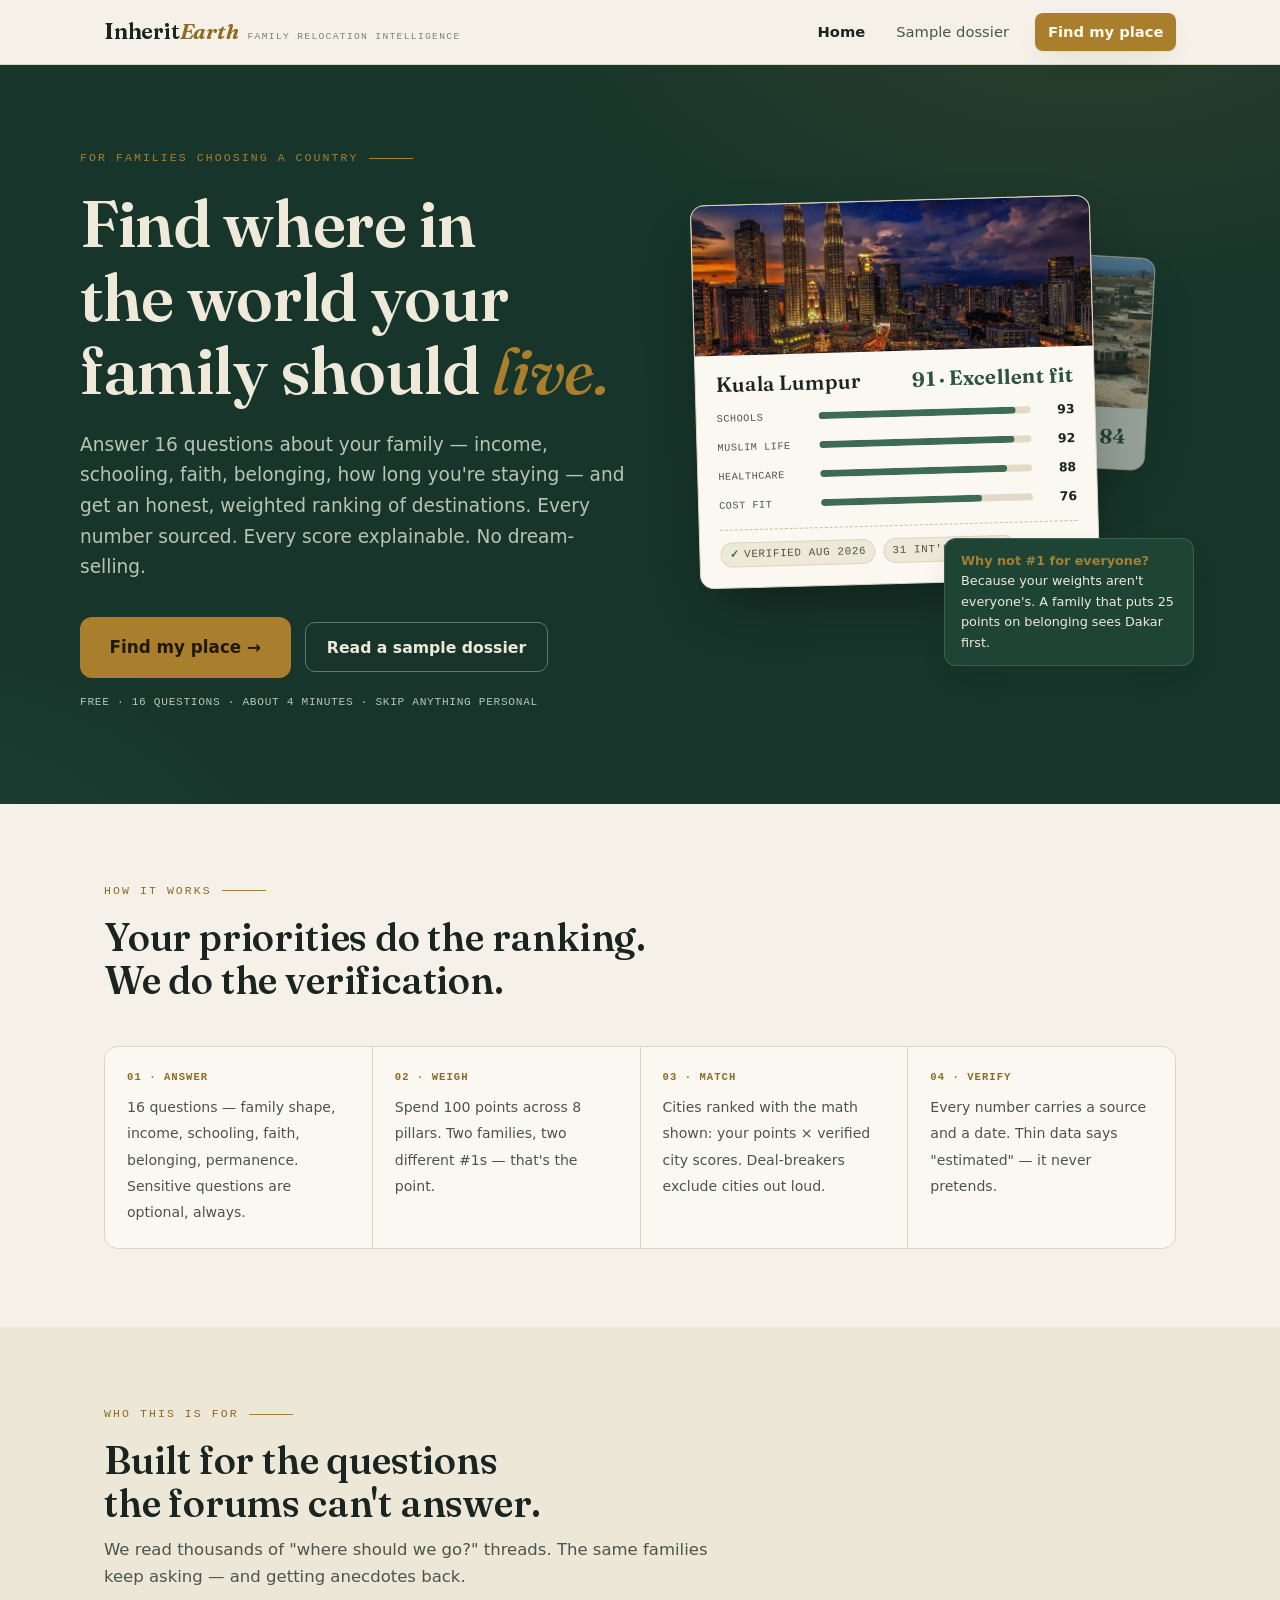
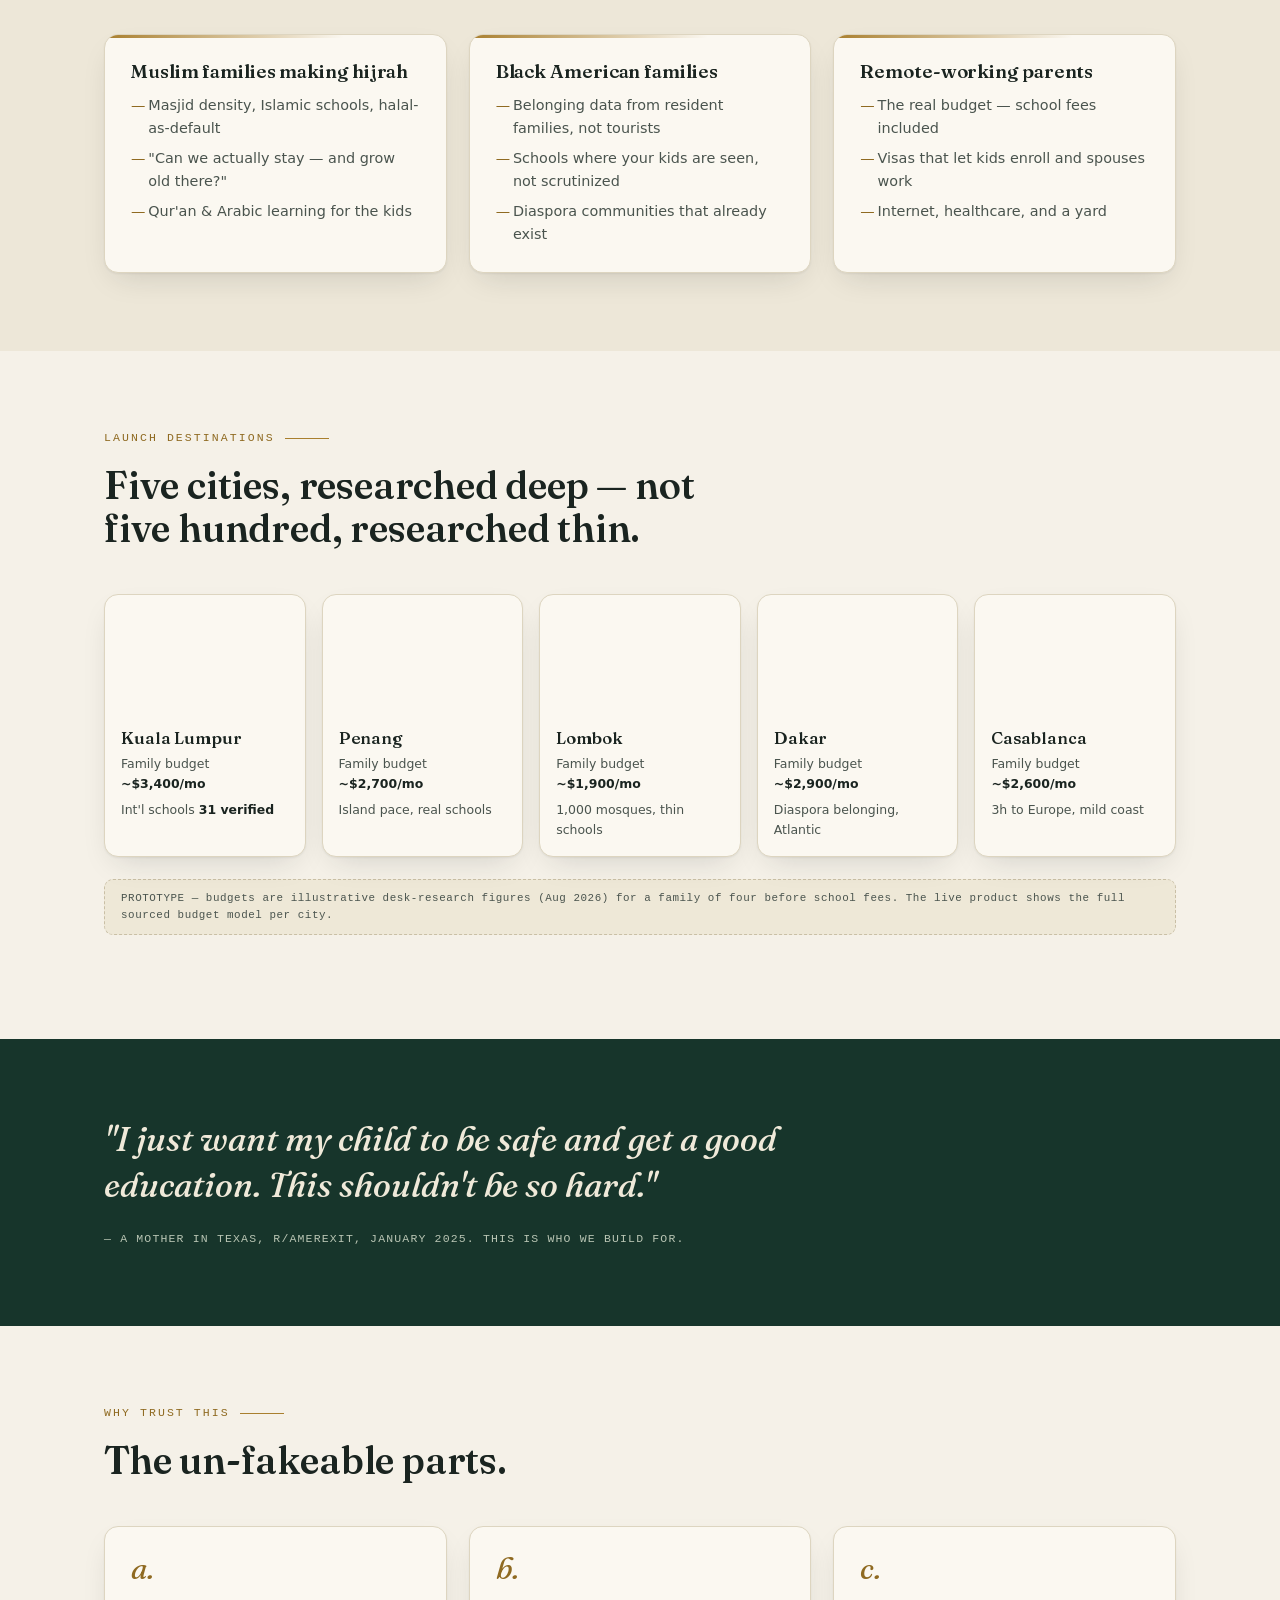
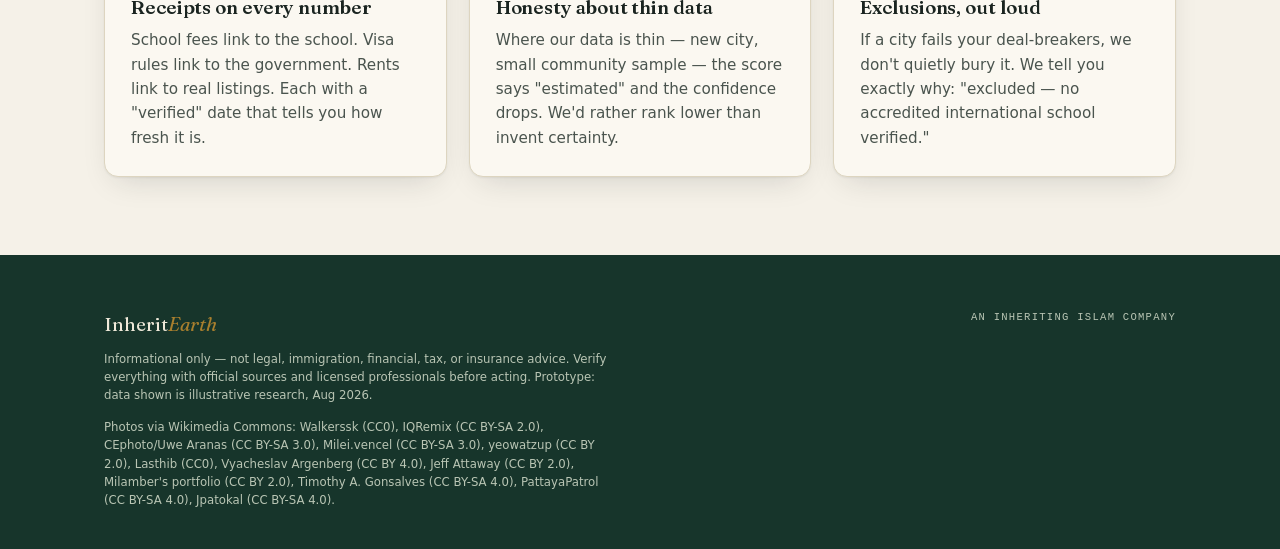
==== index.html @ 5be47d16 "InheritEarth prototype: quiz, weighted matching, results, KL dossier Three-page clickable prototype " ====
<!doctype html>
<html lang="en">
<head>
<meta charset="utf-8">
<meta name="viewport" content="width=device-width,initial-scale=1">
<title>InheritEarth — Find where in the world your family should live</title>
<meta name="description" content="A personalized relocation intelligence platform for families. Weighted matching across schools, visas, cost, faith community, belonging, healthcare — every number sourced and dated.">
<link rel="icon" href="data:image/svg+xml,<svg xmlns='http://www.w3.org/2000/svg' viewBox='0 0 100 100'><text y='.9em' font-size='90'>🌍</text></svg>">
<link rel="stylesheet" href="src/styles.css">
</head>
<body>

<header class="hdr"><div class="wrap hdr-in">
  <button class="logo" data-nav="home" aria-label="InheritEarth home">
    <span class="mark">Inherit<em>Earth</em></span>
    <span class="tag hide-m">Family relocation intelligence</span>
  </button>
  <nav class="nav">
    <button data-nav="home" class="on">Home</button>
    <button data-nav="dossier" class="hide-m">Sample dossier</button>
    <button data-nav="quiz" class="btn btn-brass" style="margin-left:8px">Find my place</button>
  </nav>
</div></header>

<!-- ============================ HOME ============================ -->
<main id="view-home" class="view active">

  <section class="hero"><div class="wrap hero-in">
    <div>
      <div class="eyebrow">For families choosing a country</div>
      <h1>Find where in the world your family should <em>live.</em></h1>
      <p class="lede">Answer 16 questions about your family — income, schooling, faith, belonging, how long you're staying — and get an honest, weighted ranking of destinations. Every number sourced. Every score explainable. No dream-selling.</p>
      <div class="hero-ctas">
        <button class="btn btn-onever btn-lg" data-nav="quiz">Find my place →</button>
        <button class="btn btn-ghost" data-nav="dossier" style="border-color:rgba(244,239,226,.35);color:var(--on-ever)">Read a sample dossier</button>
      </div>
      <p class="hero-note">FREE · 16 QUESTIONS · ABOUT 4 MINUTES · SKIP ANYTHING PERSONAL</p>
    </div>
    <div class="stack">
      <article class="dcard back" aria-hidden="true">
        <div class="ph" style="background-image:url('assets/dakar-sm.jpg')"></div>
        <div class="bd"><h3>Dakar <span class="match">84</span></h3></div>
      </article>
      <article class="dcard front">
        <div class="ph" style="background-image:url('assets/kl-skyline-sm.jpg')"></div>
        <div class="bd">
          <h3>Kuala Lumpur <span class="match">91 · Excellent fit</span></h3>
          <div class="rows">
            <div class="drow"><span class="lbl">Schools</span><span class="meter"><i data-w="93" style="width:0"></i></span><span class="val">93</span></div>
            <div class="drow"><span class="lbl">Muslim life</span><span class="meter"><i data-w="92" style="width:0"></i></span><span class="val">92</span></div>
            <div class="drow"><span class="lbl">Healthcare</span><span class="meter"><i data-w="88" style="width:0"></i></span><span class="val">88</span></div>
            <div class="drow"><span class="lbl">Cost fit</span><span class="meter"><i data-w="76" style="width:0"></i></span><span class="val">76</span></div>
          </div>
          <div class="foot">
            <span class="chip"><span class="tick">✓</span> Verified Aug 2026</span>
            <span class="chip">31 int'l schools</span>
          </div>
        </div>
      </article>
      <div class="hero-badge"><b>Why not #1 for everyone?</b> Because your weights aren't everyone's. A family that puts 25 points on belonging sees Dakar first.</div>
    </div>
  </div></section>

  <section class="sec"><div class="wrap">
    <div class="sec-head">
      <div class="eyebrow">How it works</div>
      <h2>Your priorities do the ranking. We do the verification.</h2>
    </div>
    <div class="method">
      <div><b>01 · Answer</b><span>16 questions — family shape, income, schooling, faith, belonging, permanence. Sensitive questions are optional, always.</span></div>
      <div><b>02 · Weigh</b><span>Spend 100 points across 8 pillars. Two families, two different #1s — that's the point.</span></div>
      <div><b>03 · Match</b><span>Cities ranked with the math shown: your points × verified city scores. Deal-breakers exclude cities out loud.</span></div>
      <div><b>04 · Verify</b><span>Every number carries a source and a date. Thin data says "estimated" — it never pretends.</span></div>
    </div>
  </div></section>

  <section class="sec sec-alt"><div class="wrap">
    <div class="sec-head">
      <div class="eyebrow">Who this is for</div>
      <h2>Built for the questions the forums can't answer.</h2>
      <p>We read thousands of "where should we go?" threads. The same families keep asking — and getting anecdotes back.</p>
    </div>
    <div class="who">
      <div class="card"><h3>Muslim families making hijrah</h3>
        <ul><li>Masjid density, Islamic schools, halal-as-default</li><li>"Can we actually stay — and grow old there?"</li><li>Qur'an &amp; Arabic learning for the kids</li></ul></div>
      <div class="card"><h3>Black American families</h3>
        <ul><li>Belonging data from resident families, not tourists</li><li>Schools where your kids are seen, not scrutinized</li><li>Diaspora communities that already exist</li></ul></div>
      <div class="card"><h3>Remote-working parents</h3>
        <ul><li>The real budget — school fees included</li><li>Visas that let kids enroll and spouses work</li><li>Internet, healthcare, and a yard</li></ul></div>
    </div>
  </div></section>

  <section class="sec"><div class="wrap">
    <div class="sec-head">
      <div class="eyebrow">Launch destinations</div>
      <h2>Five cities, researched deep — not five hundred, researched thin.</h2>
    </div>
    <div class="dests">
      <button class="dest" data-nav="dossier"><span class="ph" style="background-image:url('assets/kl-skyline-sm.jpg')"></span>
        <span class="bd"><h3>Kuala Lumpur</h3><span class="stat">Family budget <b>~$3,400/mo</b></span><span class="stat">Int'l schools <b>31 verified</b></span></span></button>
      <button class="dest" data-nav="quiz"><span class="ph" style="background-image:url('assets/penang-sm.jpg')"></span>
        <span class="bd"><h3>Penang</h3><span class="stat">Family budget <b>~$2,700/mo</b></span><span class="stat">Island pace, real schools</span></span></button>
      <button class="dest" data-nav="quiz"><span class="ph" style="background-image:url('assets/lombok-beach-sm.jpg')"></span>
        <span class="bd"><h3>Lombok</h3><span class="stat">Family budget <b>~$1,900/mo</b></span><span class="stat">1,000 mosques, thin schools</span></span></button>
      <button class="dest" data-nav="quiz"><span class="ph" style="background-image:url('assets/dakar-sm.jpg')"></span>
        <span class="bd"><h3>Dakar</h3><span class="stat">Family budget <b>~$2,900/mo</b></span><span class="stat">Diaspora belonging, Atlantic</span></span></button>
      <button class="dest" data-nav="quiz"><span class="ph" style="background-image:url('assets/casablanca-sm.jpg')"></span>
        <span class="bd"><h3>Casablanca</h3><span class="stat">Family budget <b>~$2,600/mo</b></span><span class="stat">3h to Europe, mild coast</span></span></button>
    </div>
    <p class="proto-note" style="margin-top:22px">PROTOTYPE — budgets are illustrative desk-research figures (Aug 2026) for a family of four before school fees. The live product shows the full sourced budget model per city.</p>
  </div></section>

  <section class="sec quoteband"><div class="wrap">
    <blockquote>"I just want my child to be safe and get a good education. This shouldn't be so hard."</blockquote>
    <cite>— A mother in Texas, r/AmerExit, January 2025. This is who we build for.</cite>
  </div></section>

  <section class="sec" id="methodology"><div class="wrap">
    <div class="sec-head">
      <div class="eyebrow">Why trust this</div>
      <h2>The un-fakeable parts.</h2>
    </div>
    <div class="grid3">
      <div class="card"><div class="stepnum">a.</div><h3>Receipts on every number</h3><p>School fees link to the school. Visa rules link to the government. Rents link to real listings. Each with a "verified" date that tells you how fresh it is.</p></div>
      <div class="card"><div class="stepnum">b.</div><h3>Honesty about thin data</h3><p>Where our data is thin — new city, small community sample — the score says "estimated" and the confidence drops. We'd rather rank lower than invent certainty.</p></div>
      <div class="card"><div class="stepnum">c.</div><h3>Exclusions, out loud</h3><p>If a city fails your deal-breakers, we don't quietly bury it. We tell you exactly why: "excluded — no accredited international school verified."</p></div>
    </div>
  </div></section>

  <footer class="ftr"><div class="wrap ftr-in">
    <div>
      <div class="mark">Inherit<em>Earth</em></div>
      <small>Informational only — not legal, immigration, financial, tax, or insurance advice. Verify everything with official sources and licensed professionals before acting. Prototype: data shown is illustrative research, Aug 2026.</small>
      <small style="margin-top:14px">Photos via Wikimedia Commons: Walkerssk (CC0), IQRemix (CC BY-SA 2.0), CEphoto/Uwe Aranas (CC BY-SA 3.0), Milei.vencel (CC BY-SA 3.0), yeowatzup (CC BY 2.0), Lasthib (CC0), Vyacheslav Argenberg (CC BY 4.0), Jeff Attaway (CC BY 2.0), Milamber's portfolio (CC BY 2.0), Timothy A. Gonsalves (CC BY-SA 4.0), PattayaPatrol (CC BY-SA 4.0), Jpatokal (CC BY-SA 4.0).</small>
    </div>
    <div class="co">An Inheriting Islam company</div>
  </div></footer>
</main>

<!-- ============================ QUIZ ============================ -->
<main id="view-quiz" class="view">
  <div class="qbar"><i id="qbar" style="width:0"></i></div>
  <div class="quiz-shell wrap">
    <div class="qmeta"><span id="qmeta-left"></span><span id="qmeta-right"></span></div>
    <div class="qbody" id="qcontent"></div>
    <div class="qnav">
      <div><button class="btn btn-ghost" id="q-back">← Back</button></div>
      <div id="qnav-right" style="display:flex;gap:14px;align-items:center">
        <button class="qskip" id="q-skip">Prefer not to say — skip</button>
        <button class="btn btn-brass" id="q-next">Continue →</button>
      </div>
    </div>
  </div>
</main>

<!-- ============================ RESULTS ============================ -->
<main id="view-results" class="view"><div id="res-wrap"></div></main>

<!-- ============================ DOSSIER ============================ -->
<main id="view-dossier" class="view">
  <section class="doss-hero" style="background-image:url('assets/kl-skyline.jpg')"><div class="wrap">
    <div class="eyebrow" style="color:var(--brass)">City dossier · Malaysia</div>
    <h1>Kuala Lumpur</h1>
    <p class="sub">The deepest family toolkit in the Muslim world: 31 international schools, JCI hospitals, English everywhere, and a visa menu that actually includes families.</p>
    <div class="chips">
      <span class="chip"><span class="tick">✓</span> Updated Aug 2026</span>
      <span class="chip"><span class="tick">✓</span> Human-reviewed Jul 2026</span>
      <span class="chip">Sample dossier — prototype data</span>
    </div>
  </div></section>

  <nav class="subnav"><div class="wrap subnav-in">
    <a href="#d-snapshot">Snapshot</a><a href="#d-budget">Family budget</a><a href="#d-schools">Schools</a><a href="#d-visas">Visas</a><a href="#d-health">Healthcare</a><a href="#d-muslim">Muslim life</a><a href="#d-belong">Belonging</a><a href="#d-honest">The honest take</a>
  </div></nav>

  <section class="dsec" id="d-snapshot"><div class="wrap">
    <div class="eyebrow">Snapshot</div>
    <h2>The numbers a family actually needs first.</h2>
    <div class="stats">
      <div class="stat-t"><div class="n">~$3,400<span style="font-size:1rem;color:var(--ink-3)">/mo</span></div><div class="l">Realistic family-of-4 budget incl. mid-tier int'l school</div><span class="chip"><span class="tick">✓</span> model · Aug 2026</span></div>
      <div class="stat-t"><div class="n">31</div><div class="l">Accredited international schools in metro KL</div><span class="chip"><span class="tick">✓</span> verified list</span></div>
      <div class="stat-t"><div class="n">$900–1,400</div><div class="l">3-bedroom family rental, expat-favorite neighborhoods</div><span class="chip">12 listings sampled</span></div>
      <div class="stat-t"><div class="n">3</div><div class="l">JCI-accredited hospitals with pediatrics + NICU</div><span class="chip"><span class="tick">✓</span> verified</span></div>
    </div>
    <div class="callout"><b>The one number that surprises everyone:</b> housing is cheap; schooling is not. Top-tier international schools run RM80,000–180,000 (~$17k–38k) per child per year. The mid-tier is where most expat families actually land — and that's the tier our budget models use.</div>
  </div></section>

  <section class="dsec" id="d-budget"><div class="wrap">
    <div class="eyebrow">Family budget</div>
    <h2>A real month, family of four.</h2>
    <p class="intro">Two kids in a mid-tier international school, 3BR in a family neighborhood, one car. Western-comfort groceries, not austerity.</p>
    <div class="tbl-wrap"><table>
      <thead><tr><th>Line item</th><th>Notes</th><th style="text-align:right">USD / month</th></tr></thead>
      <tbody>
        <tr><td>Rent — 3BR condo<span class="sub">Mont Kiara / TTDI / Desa ParkCity band</span></td><td>Pool, gym, guarded — standard in this band</td><td class="num">$1,150</td></tr>
        <tr><td>School fees — 2 children<span class="sub">Mid-tier international (annual ÷ 12)</span></td><td>Top tier would add $1,500–2,500/mo</td><td class="num">$1,300</td></tr>
        <tr><td>Groceries &amp; eating out</td><td>Halal is the default, not a hunt</td><td class="num">$620</td></tr>
        <tr><td>Car + fuel + Grab</td><td>KL is a driving city; school-run traffic is real</td><td class="num">$260</td></tr>
        <tr><td>Utilities, internet, phones</td><td>500Mbps fibre widely available</td><td class="num">$150</td></tr>
        <tr><td>Health insurance — family</td><td>Regional private plan, mid coverage</td><td class="num">$240</td></tr>
        <tr><td>Everything else<span class="sub">Activities, help, buffer</span></td><td></td><td class="num">$300</td></tr>
        <tr class="total"><td>Realistic total</td><td>Without international school: ~$2,450</td><td class="num">~$4,020</td></tr>
      </tbody>
    </table></div>
    <p class="proto-note">PROTOTYPE FIGURES — desk research, Aug 2026. Live product: every line links to its listing sample or fee schedule, with history.</p>
  </div></section>

  <section class="dsec" id="d-schools"><div class="wrap">
    <div class="eyebrow">Schools</div>
    <h2>The deepest school bench in the region — priced in tiers.</h2>
    <div class="tbl-wrap"><table>
      <thead><tr><th>School</th><th>Curriculum</th><th>Character</th><th style="text-align:right">Annual fees*</th></tr></thead>
      <tbody>
        <tr><td>Alice Smith School<span class="sub">Est. 1946</span></td><td>British</td><td>The legacy name; long waitlists</td><td class="num">RM 90k–160k</td></tr>
        <tr><td>ISKL<span class="sub">Ampang Hilir</span></td><td>American / IB</td><td>Biggest campus, strongest IB results</td><td class="num">RM 120k–190k</td></tr>
        <tr><td>Garden International</td><td>British</td><td>Academic, Mont Kiara convenience</td><td class="num">RM 75k–145k</td></tr>
        <tr><td>Nexus International</td><td>IB</td><td>Tech-forward, boarding option</td><td class="num">RM 60k–120k</td></tr>
        <tr><td>Sri KL / Nobel band<span class="sub">The value tier</span></td><td>British / national+</td><td>Where budget-minded expats actually enroll</td><td class="num">RM 25k–45k</td></tr>
        <tr><td>International Islamic School<span class="sub">IIUM-linked</span></td><td>Cambridge + Islamic studies</td><td>Qur'an, Arabic, and IGCSEs under one roof</td><td class="num">RM 18k–32k</td></tr>
      </tbody>
    </table></div>
    <p class="proto-note">*Ranges from published 2026–27 fee schedules and school contact, rounded — always confirm with the school. Live product: full sortable database, USD toggle, enrollment fees included.</p>
    <div class="callout"><b>The hack the forums whisper:</b> licensed teachers get major tuition discounts — sometimes free places — for their own children at hiring schools. If one parent can teach, the math changes completely.</div>
  </div></section>

  <section class="dsec" id="d-visas"><div class="wrap">
    <div class="eyebrow">Visas &amp; residency</div>
    <h2>Three real routes for families — and what each is for.</h2>
    <div class="visa-cards">
      <div class="vcard"><h3>MM2H (Silver) <span class="fit">Long-haul families</span></h3>
        <ul><li>Fixed deposit: <b>US$150,000</b></li><li>Pass length: <b>5 years, renewable</b></li><li>Kids can study: <b>Yes</b></li><li>Spouse can work: <b>No (separate permit)</b></li><li>Path to PR: <b>Discretionary, slow</b></li></ul>
        <span class="chip"><span class="tick">✓</span> Verify · official MM2H portal ↗</span></div>
      <div class="vcard"><h3>DE Rantau <span class="fit">Remote workers</span></h3>
        <ul><li>Income floor: <b>~US$24,000/yr</b> (remote)</li><li>Pass length: <b>12 months, renewable once</b></li><li>Dependents: <b>Yes</b></li><li>Kids can study: <b>Yes (int'l schools)</b></li><li>Path to PR: <b>None — a trial run, not a home</b></li></ul>
        <span class="chip"><span class="tick">✓</span> Verify · MDEC DE Rantau ↗</span></div>
      <div class="vcard"><h3>Employment Pass <span class="fit no">If you're hired</span></h3>
        <ul><li>Requires: <b>Malaysian employer sponsor</b></li><li>Dependents: <b>Yes, with schooling</b></li><li>Spouse work: <b>Possible via own permit</b></li><li>Stability: <b>Tied to the job</b></li></ul>
        <span class="chip"><span class="tick">✓</span> Verify · ESD Malaysia ↗</span></div>
    </div>
    <div class="callout"><b>The permanence question, answered straight:</b> Malaysia will let your family live well for decades — but permanent residency is discretionary and citizenship is rare. If "we need somewhere we can grow old with certainty" is your deal-breaker, weight residency high and read your results accordingly. We will never blur this.</div>
  </div></section>

  <section class="dsec" id="d-health"><div class="wrap">
    <div class="eyebrow">Healthcare</div>
    <h2>The region's safety net — in English.</h2>
    <div class="two-col">
      <div class="card"><h3>What we verified</h3><p>Gleneagles KL, Prince Court, and Pantai carry JCI accreditation with 24/7 pediatric emergency, NICU capability, and English-speaking staff. Routine pediatric visits run $15–40; a family regional insurance plan $200–300/month. Medical tourism volume keeps standards market-tested.</p></div>
      <div class="card"><h3>What to weigh</h3><p>Public hospitals are competent but crowded and Bahasa-first. Complex chronic care means the private system — insure accordingly. Haze weeks (usually Sep–Oct) matter for asthmatic kids; we track AQI seasonality in the live product.</p></div>
    </div>
  </div></section>

  <section class="dsec" id="d-muslim"><div class="wrap">
    <div class="eyebrow">Muslim life</div>
    <h2>Not accommodation — atmosphere.</h2>
    <div class="two-col">
      <div>
        <p class="intro" style="margin-bottom:14px">The azan is ambient. Halal is the default at every table. Eid empties the city twice a year, schools plan around Ramadan, and every neighborhood keeps a surau within walking distance. For families coming from places where practicing takes planning, the change is the point.</p>
        <div class="commrep" style="margin-top:8px">
          <div class="head"><h3>What families report</h3><span class="chip">n=41 family reports · 2025–26 · prototype sample</span></div>
          <blockquote>"My kids learned more Qur'an in one year of school here than in five years of weekend classes back home."</blockquote>
          <p class="attr">US family, 3 years in KL — community interview</p>
          <blockquote>"There are tons of masjids, halal food everywhere... if you have any questions about Malaysia, you can ask me."</blockquote>
          <p class="attr">Malaysian local, r/MuslimLounge thread, 2023</p>
        </div>
      </div>
      <div><img src="assets/masjid.jpg" alt="Putra Mosque, Putrajaya" style="border-radius:14px;height:100%;object-fit:cover" loading="lazy"></div>
    </div>
  </div></section>

  <section class="dsec" id="d-belong"><div class="wrap">
    <div class="eyebrow">Belonging</div>
    <h2>The Black-family experience, reported by Black families.</h2>
    <div class="commrep">
      <div class="head"><h3>Community-reported — not a score we invented</h3><span class="chip warn">n=9 reports · below our n=10 bar — shown as testimony, not a number</span></div>
      <p style="color:var(--ink-2);font-size:.95rem;margin-bottom:6px">Reports so far: curiosity more than hostility; American accent reads before skin color in most interactions; a small but real Black American community anchored around int'l schools and remote-work circles. Colorism exists in local contexts — families report it as "noticed, not targeted." We're commissioning more resident interviews before this becomes a scored pillar.</p>
      <blockquote>"It's the difference between someone hating you and being annoyed by you... they won't need to hear you speak."</blockquote>
      <p class="attr">Comparative framing from a Black American expat discussion, r/AmerExit, 2024</p>
    </div>
  </div></section>

  <section class="dsec" id="d-honest"><div class="wrap">
    <div class="honest">
      <h3>The honest take — what the brochures skip</h3>
      <p>The heat is not a vibe, it's a constraint: outdoor life happens before 10am and after 5pm, and one family in our threads left after six months because of it. Traffic will shape where you live more than any neighborhood ranking — pick the school first, then live near it. Top-tier school fees rival Western private schools, and they rise every year. And you will likely always be a resident, not a citizen: Malaysia is generous with welcome and stingy with permanence.</p>
      <p>If those four things are priced in, almost every family we've studied who chose KL stayed — or left for Penang.</p>
    </div>
    <div class="doss-cta">
      <button class="btn btn-brass btn-lg" data-nav="quiz">See how KL scores for <em style="font-style:italic">your</em> family →</button>
      <span class="chip"><span class="tick">✓</span> Every claim above gets a source link in the live product</span>
    </div>
  </div></section>
</main>

<div class="toast" id="toast" role="status"></div>
<script src="src/app.js"></script>
</body>
</html>
---- src/styles.css ----
/* ============ InheritEarth prototype — design tokens ============ */
:root{
  --paper:#F5F1E8; --paper-2:#EDE7D8; --card:#FBF8F1;
  --ink:#1A2420; --ink-2:#4A544E; --ink-3:#7C8279;
  --ever:#17352B; --ever-2:#1E4436; --on-ever:#EFE9D9; --on-ever-2:#B9C5B4;
  --brass:#A97F2E; --brass-strong:#8F6A21; --fern:#3E6B54; --fern-deep:#2C5240;
  --track:#E2DAC6; --line:#DDD5C0; --line-strong:#C9BFA5;
  --ok:#2C6E49; --warn:#A15C1F; --mute:#8A857A;
  --chipbg:#EEE8D7; --shadow:0 1px 2px rgba(26,36,32,.06),0 12px 32px -12px rgba(26,36,32,.18);
  --r:14px; --r-sm:9px;
  --serif:'Fraunces',Georgia,'Times New Roman',serif;
  --sans:system-ui,-apple-system,'Segoe UI',Roboto,sans-serif;
  --mono:ui-monospace,'SF Mono',Menlo,Consolas,monospace;
}
@media (prefers-color-scheme: dark){:root{
  --paper:#131A16; --paper-2:#18211C; --card:#1B2620;
  --ink:#EAE4D3; --ink-2:#AFB6AB; --ink-3:#7E867C;
  --ever:#122A22; --ever-2:#183628; --on-ever:#EFE9D9; --on-ever-2:#9FB3A2;
  --brass:#C9A24B; --brass-strong:#DBB55E; --fern:#5E9377; --fern-deep:#74AA8C;
  --track:#26332B; --line:#2A362E; --line-strong:#3A4A40;
  --ok:#6FBF8F; --warn:#D09052; --mute:#7E867C;
  --chipbg:#212E26; --shadow:0 1px 2px rgba(0,0,0,.3),0 12px 32px -12px rgba(0,0,0,.5);
}}
:root[data-theme="light"]{
  --paper:#F5F1E8; --paper-2:#EDE7D8; --card:#FBF8F1;
  --ink:#1A2420; --ink-2:#4A544E; --ink-3:#7C8279;
  --ever:#17352B; --ever-2:#1E4436; --on-ever:#EFE9D9; --on-ever-2:#B9C5B4;
  --brass:#A97F2E; --brass-strong:#8F6A21; --fern:#3E6B54; --fern-deep:#2C5240;
  --track:#E2DAC6; --line:#DDD5C0; --line-strong:#C9BFA5;
  --ok:#2C6E49; --warn:#A15C1F; --mute:#8A857A;
  --chipbg:#EEE8D7; --shadow:0 1px 2px rgba(26,36,32,.06),0 12px 32px -12px rgba(26,36,32,.18);
}
:root[data-theme="dark"]{
  --paper:#131A16; --paper-2:#18211C; --card:#1B2620;
  --ink:#EAE4D3; --ink-2:#AFB6AB; --ink-3:#7E867C;
  --ever:#122A22; --ever-2:#183628; --on-ever:#EFE9D9; --on-ever-2:#9FB3A2;
  --brass:#C9A24B; --brass-strong:#DBB55E; --fern:#5E9377; --fern-deep:#74AA8C;
  --track:#26332B; --line:#2A362E; --line-strong:#3A4A40;
  --ok:#6FBF8F; --warn:#D09052; --mute:#7E867C;
  --chipbg:#212E26; --shadow:0 1px 2px rgba(0,0,0,.3),0 12px 32px -12px rgba(0,0,0,.5);
}

@font-face{font-family:'Fraunces';font-style:normal;font-weight:400 700;font-display:swap;src:url('../assets/fraunces-normal.woff2') format('woff2')}
@font-face{font-family:'Fraunces';font-style:italic;font-weight:400 700;font-display:swap;src:url('../assets/fraunces-italic.woff2') format('woff2')}

*{box-sizing:border-box;margin:0}
html{scroll-behavior:smooth}
body{background:var(--paper);color:var(--ink);font-family:var(--sans);font-size:16.5px;line-height:1.6;-webkit-font-smoothing:antialiased}
img{max-width:100%;display:block}
a{color:inherit}
button{font:inherit;cursor:pointer;color:inherit;background:none;border:0}
h1,h2,h3,.serif{font-family:var(--serif);font-weight:560;line-height:1.12;text-wrap:balance;letter-spacing:-.005em}
.wrap{max-width:1120px;margin:0 auto;padding:0 24px}
.view{display:none}.view.active{display:block}
:focus-visible{outline:2px solid var(--brass);outline-offset:2px;border-radius:4px}
@media (prefers-reduced-motion: reduce){*,*::before,*::after{animation:none!important;transition:none!important}}

/* ---- receipt primitives (the signature) ---- */
.chip{display:inline-flex;align-items:center;gap:.45em;font-family:var(--mono);font-size:.68rem;letter-spacing:.06em;text-transform:uppercase;color:var(--ink-2);background:var(--chipbg);border:1px solid var(--line);border-radius:999px;padding:.28em .75em;white-space:nowrap}
.chip .tick{color:var(--ok);font-weight:700}
.chip.warn{color:var(--warn)}
.chip a{text-decoration:none;border-bottom:1px dotted var(--line-strong)}
.chip a:hover{color:var(--brass-strong)}
.eyebrow{font-family:var(--mono);font-size:.72rem;letter-spacing:.18em;text-transform:uppercase;color:var(--brass-strong);display:flex;align-items:center;gap:.9em}
.eyebrow::after{content:"";height:1px;flex:0 0 44px;background:var(--brass)}
.conf{display:inline-block;font-family:var(--mono);font-size:.66rem;letter-spacing:.08em;padding:.2em .6em;border-radius:4px;border:1px solid var(--line-strong)}
.conf.hi{color:var(--ok);border-color:color-mix(in srgb,var(--ok) 45%,transparent)}
.conf.med{color:var(--warn);border-color:color-mix(in srgb,var(--warn) 45%,transparent)}
.conf.lo{color:var(--mute)}

/* ---- header ---- */
.hdr{position:sticky;top:0;z-index:50;background:color-mix(in srgb,var(--paper) 88%,transparent);backdrop-filter:blur(10px);border-bottom:1px solid var(--line)}
.hdr-in{display:flex;align-items:center;justify-content:space-between;height:64px}
.logo{display:flex;align-items:baseline;gap:.55em;background:none;border:0;padding:0}
.logo .mark{font-family:var(--serif);font-weight:650;font-size:1.35rem;letter-spacing:-.01em}
.logo .mark em{font-style:italic;color:var(--brass-strong)}
.logo .tag{font-family:var(--mono);font-size:.6rem;letter-spacing:.14em;text-transform:uppercase;color:var(--ink-3)}
.nav{display:flex;gap:6px;align-items:center}
.nav button{background:none;border:0;padding:.5em .85em;border-radius:8px;color:var(--ink-2);font-size:.92rem}
.nav button:hover{color:var(--ink);background:var(--paper-2)}
.nav button.on{color:var(--ink);font-weight:600}
.btn{display:inline-flex;align-items:center;gap:.5em;border-radius:10px;padding:.72em 1.35em;font-weight:600;font-size:.98rem;border:1px solid transparent;text-decoration:none;transition:transform .12s ease,box-shadow .12s ease}
.btn:active{transform:translateY(1px)}
.btn-brass,.nav button.btn-brass{background:var(--brass);color:#FFF9EA;box-shadow:var(--shadow)}
.btn-brass:hover,.nav button.btn-brass:hover{background:var(--brass-strong);color:#FFF9EA}
.btn-ghost,.btn-onever{border:1px solid transparent}
:root[data-theme="dark"] .btn-brass,.dark-btn-fix{color:#1E1706}
@media (prefers-color-scheme: dark){:root:not([data-theme="light"]) .btn-brass{color:#1E1706}}
.btn-ghost{border-color:var(--line-strong);color:var(--ink)}
.btn-ghost:hover{background:var(--paper-2)}
.btn-onever{background:var(--brass);color:#211906}
.btn-onever:hover{filter:brightness(1.08)}
.btn-lg{padding:.95em 1.7em;font-size:1.05rem;border-radius:12px}

/* ---- hero ---- */
.hero{background:var(--ever);color:var(--on-ever);position:relative;overflow:hidden}
.hero::before{content:"";position:absolute;inset:0;background:
  radial-gradient(900px 480px at 85% -10%,color-mix(in srgb,var(--brass) 14%,transparent),transparent 65%),
  radial-gradient(700px 420px at -8% 110%,rgba(94,147,119,.13),transparent 60%)}
.hero-in{position:relative;display:grid;grid-template-columns:1.05fr .95fr;gap:56px;padding:84px 0 92px;align-items:center}
.hero .eyebrow{color:var(--brass)}
.hero h1{font-size:clamp(2.5rem,5.4vw,4.1rem);margin:20px 0 22px;font-weight:600}
.hero h1 em{font-style:italic;color:var(--brass);font-weight:500}
.hero .lede{font-size:1.16rem;line-height:1.65;color:var(--on-ever-2);max-width:33em;margin-bottom:34px}
.hero-ctas{display:flex;gap:14px;flex-wrap:wrap;align-items:center}
.hero-note{font-family:var(--mono);font-size:.7rem;letter-spacing:.06em;color:var(--on-ever-2);margin-top:16px}
/* hero dossier-card stack */
.stack{position:relative;min-height:460px}
.dcard{position:absolute;background:var(--card);color:var(--ink);border-radius:var(--r);box-shadow:0 24px 60px -18px rgba(0,0,0,.45);border:1px solid var(--line);overflow:hidden;width:min(400px,92%)}
.dcard .ph{height:150px;background-size:cover;background-position:center}
.dcard .bd{padding:18px 20px 20px}
.dcard h3{font-size:1.28rem;display:flex;justify-content:space-between;align-items:baseline;gap:10px}
.dcard .match{font-family:var(--serif);color:var(--fern-deep);font-weight:650}
.dcard .rows{margin-top:12px;display:grid;gap:9px}
.drow{display:grid;grid-template-columns:92px 1fr 34px;align-items:center;gap:10px;font-size:.8rem}
.drow .lbl{color:var(--ink-2);font-family:var(--mono);font-size:.64rem;letter-spacing:.05em;text-transform:uppercase}
.drow .val{font-variant-numeric:tabular-nums;text-align:right;font-weight:600;font-size:.78rem}
.meter{height:7px;border-radius:4px;background:var(--track);overflow:hidden}
.meter i{display:block;height:100%;border-radius:4px;background:var(--fern);transition:width .7s cubic-bezier(.2,.7,.2,1)}
.dcard .foot{margin-top:14px;padding-top:12px;border-top:1px dashed var(--line-strong);display:flex;gap:8px;flex-wrap:wrap}
.dcard.back{transform:rotate(3.2deg) translate(58px,44px);opacity:.55;filter:saturate(.8)}
.dcard.front{transform:rotate(-1.6deg)}
.hero-badge{position:absolute;right:6px;bottom:-6px;background:var(--ever-2);border:1px solid rgba(255,255,255,.14);color:var(--on-ever);border-radius:12px;padding:12px 16px;font-size:.8rem;box-shadow:var(--shadow);max-width:250px}
.hero-badge b{color:var(--brass)}

/* ---- sections ---- */
.sec{padding:78px 0}
.sec-head{max-width:640px;margin-bottom:44px}
.sec-head h2{font-size:clamp(1.7rem,3.2vw,2.4rem);margin-top:16px}
.sec-head p{color:var(--ink-2);margin-top:12px}
.sec-alt{background:var(--paper-2)}
.grid3{display:grid;grid-template-columns:repeat(3,1fr);gap:22px}
.card{background:var(--card);border:1px solid var(--line);border-radius:var(--r);padding:26px;box-shadow:var(--shadow)}
.card h3{font-size:1.18rem;margin-bottom:10px}
.card p{color:var(--ink-2);font-size:.95rem}
.stepnum{font-family:var(--serif);font-style:italic;font-size:1.9rem;color:var(--brass-strong);line-height:1;margin-bottom:14px}
/* audience band */
.who{display:grid;grid-template-columns:repeat(3,1fr);gap:22px}
.who .card{position:relative;overflow:hidden}
.who .card::after{content:"";position:absolute;left:0;right:0;top:0;height:3px;background:linear-gradient(90deg,var(--brass),transparent 70%)}
.who ul{margin:12px 0 0;padding:0;list-style:none;display:grid;gap:7px}
.who li{font-size:.9rem;color:var(--ink-2);padding-left:1.2em;position:relative}
.who li::before{content:"—";position:absolute;left:0;color:var(--brass-strong)}
/* destination cards */
.dests{display:grid;grid-template-columns:repeat(5,1fr);gap:16px}
.dest{background:var(--card);border:1px solid var(--line);border-radius:var(--r);overflow:hidden;box-shadow:var(--shadow);text-align:left;padding:0;display:flex;flex-direction:column;transition:transform .15s ease}
.dest:hover{transform:translateY(-3px)}
.dest .ph{height:120px;background-size:cover;background-position:center}
.dest .bd{padding:14px 16px 16px;display:grid;gap:6px}
.dest h3{font-size:1.05rem}
.dest .stat{font-size:.78rem;color:var(--ink-2)}
.dest .stat b{color:var(--ink);font-variant-numeric:tabular-nums}
/* quote band */
.quoteband{background:var(--ever);color:var(--on-ever)}
.quoteband blockquote{font-family:var(--serif);font-style:italic;font-size:clamp(1.5rem,3vw,2.1rem);line-height:1.35;max-width:21em;font-weight:480}
.quoteband cite{display:block;margin-top:22px;font-family:var(--mono);font-style:normal;font-size:.72rem;letter-spacing:.1em;text-transform:uppercase;color:var(--on-ever-2)}
/* method strip */
.method{display:grid;grid-template-columns:repeat(4,1fr);gap:1px;background:var(--line);border:1px solid var(--line);border-radius:var(--r);overflow:hidden}
.method>div{background:var(--card);padding:22px}
.method b{display:block;font-family:var(--mono);font-size:.66rem;letter-spacing:.1em;text-transform:uppercase;color:var(--brass-strong);margin-bottom:8px}
.method span{font-size:.88rem;color:var(--ink-2)}
/* footer */
.ftr{background:var(--ever);color:var(--on-ever-2);padding:54px 0 40px;font-size:.88rem}
.ftr-in{display:flex;justify-content:space-between;gap:30px;flex-wrap:wrap;align-items:flex-start}
.ftr .mark{font-family:var(--serif);color:var(--on-ever);font-size:1.2rem}
.ftr .mark em{font-style:italic;color:var(--brass)}
.ftr small{display:block;margin-top:10px;max-width:44em;line-height:1.55}
.ftr .co{font-family:var(--mono);font-size:.66rem;letter-spacing:.12em;text-transform:uppercase}

/* ---- quiz ---- */
.quiz-shell{min-height:calc(100vh - 64px);display:flex;flex-direction:column}
.qbar{height:4px;background:var(--track)}
.qbar i{display:block;height:100%;background:var(--brass);transition:width .35s ease}
.qmeta{display:flex;justify-content:space-between;align-items:center;padding:18px 0 0;font-family:var(--mono);font-size:.7rem;letter-spacing:.12em;text-transform:uppercase;color:var(--ink-3)}
.qmeta .stage{color:var(--brass-strong)}
.qbody{flex:1;display:flex;flex-direction:column;justify-content:center;padding:34px 0 30px;max-width:760px;margin:0 auto;width:100%}
.qbody h2{font-size:clamp(1.55rem,3.4vw,2.3rem);margin-bottom:10px}
.qhelp{color:var(--ink-2);margin-bottom:26px;max-width:38em}
.qhelp .consent{display:block;margin-top:8px;font-size:.82rem;color:var(--ink-3);border-left:2px solid var(--brass);padding-left:10px}
.opts{display:grid;gap:12px}
.opts.cols{grid-template-columns:1fr 1fr}
.opt{background:var(--card);border:1.5px solid var(--line);border-radius:12px;padding:16px 18px;text-align:left;display:flex;gap:14px;align-items:flex-start;transition:border-color .12s,background .12s}
.opt:hover{border-color:var(--brass)}
.opt.sel{border-color:var(--brass);background:color-mix(in srgb,var(--brass) 7%,var(--card));box-shadow:0 0 0 1px var(--brass)}
.opt .k{font-family:var(--mono);font-size:.7rem;color:var(--ink-3);border:1px solid var(--line-strong);border-radius:5px;padding:.15em .5em;margin-top:.2em}
.opt.sel .k{color:var(--brass-strong);border-color:var(--brass)}
.opt b{display:block;font-size:.98rem}
.opt span.sub{display:block;font-size:.82rem;color:var(--ink-2);margin-top:2px}
.qnav{display:flex;justify-content:space-between;align-items:center;padding:22px 0 40px;max-width:760px;margin:0 auto;width:100%}
.qskip{background:none;border:0;color:var(--ink-3);text-decoration:underline;text-underline-offset:3px;font-size:.88rem}
/* weights */
.wgrid{display:grid;gap:10px}
.wrow{display:grid;grid-template-columns:1fr auto;gap:14px;align-items:center;background:var(--card);border:1px solid var(--line);border-radius:10px;padding:12px 16px}
.wrow .nm{font-size:.92rem;font-weight:600}
.wrow .nm span{display:block;font-weight:400;font-size:.76rem;color:var(--ink-3)}
.wctl{display:flex;align-items:center;gap:10px}
.wctl button{width:30px;height:30px;border-radius:8px;border:1px solid var(--line-strong);background:var(--paper-2);font-weight:700;line-height:1}
.wctl button:hover{border-color:var(--brass)}
.wctl .pts{font-variant-numeric:tabular-nums;font-family:var(--mono);width:2.4em;text-align:center;font-size:.95rem}
.wtotal{display:flex;justify-content:space-between;align-items:center;font-family:var(--mono);font-size:.8rem;letter-spacing:.06em;margin-top:14px;padding:10px 16px;border-radius:10px;border:1px dashed var(--line-strong)}
.wtotal.bad{color:var(--warn);border-color:var(--warn)}
.wtotal.good{color:var(--ok);border-color:var(--ok)}

/* ---- results ---- */
.res-head{padding:56px 0 8px}
.res-head h1{font-size:clamp(2rem,4vw,2.9rem);margin:14px 0 10px}
.res-head p{color:var(--ink-2);max-width:44em}
.profile{display:flex;gap:8px;flex-wrap:wrap;margin-top:18px}
.rcards{display:grid;gap:20px;padding:34px 0 10px}
.rcard{background:var(--card);border:1px solid var(--line);border-radius:var(--r);box-shadow:var(--shadow);overflow:hidden}
.rcard-in{display:grid;grid-template-columns:200px 1fr;gap:0}
.rcard .ph{background-size:cover;background-position:center;min-height:100%}
.rcard .bd{padding:24px 28px}
.rtop{display:flex;align-items:baseline;gap:14px;flex-wrap:wrap}
.rank{font-family:var(--serif);font-style:italic;font-size:1.5rem;color:var(--brass-strong)}
.rcard h3{font-size:1.5rem}
.rcard .country{color:var(--ink-3);font-size:.9rem}
.rmatch{margin-left:auto;text-align:right}
.rmatch .pct{font-family:var(--serif);font-size:2rem;font-weight:650;color:var(--fern-deep);font-variant-numeric:tabular-nums;line-height:1}
.rwhy{margin:12px 0 16px;color:var(--ink-2);font-size:.95rem;max-width:56em}
.rwhy b{color:var(--ink)}
.pillars{display:grid;grid-template-columns:1fr 1fr;gap:8px 26px}
.prow{display:grid;grid-template-columns:110px 1fr 30px;gap:10px;align-items:center;font-size:.8rem}
.prow .lbl{font-family:var(--mono);font-size:.63rem;letter-spacing:.05em;text-transform:uppercase;color:var(--ink-2)}
.prow .val{text-align:right;font-variant-numeric:tabular-nums;font-weight:600;font-size:.78rem}
.prow.imputed .meter i{background:repeating-linear-gradient(45deg,var(--mute),var(--mute) 4px,transparent 4px,transparent 8px)}
.rfoot{margin-top:16px;padding-top:14px;border-top:1px dashed var(--line-strong);display:flex;gap:10px;align-items:center;flex-wrap:wrap;justify-content:space-between}
.rlink{background:none;border:0;color:var(--brass-strong);font-weight:600;font-size:.9rem;text-decoration:underline;text-underline-offset:3px}
.excl{margin:26px 0 0;border:1px solid var(--line-strong);border-radius:var(--r);padding:22px 26px;background:var(--paper-2)}
.excl h3{font-size:1.05rem;display:flex;gap:10px;align-items:center}
.excl h3::before{content:"✕";color:var(--warn);font-weight:700}
.excl p{font-size:.92rem;color:var(--ink-2);margin-top:8px}
.excl .why{font-family:var(--mono);font-size:.72rem;color:var(--warn);letter-spacing:.04em}
/* email gate */
.gate{margin:34px 0 70px;position:relative;border:1px solid var(--line);border-radius:var(--r);overflow:hidden}
.gate .blurred{filter:blur(7px);opacity:.55;padding:26px;pointer-events:none;user-select:none}
.gate-overlay{position:absolute;inset:0;display:flex;align-items:center;justify-content:center;background:color-mix(in srgb,var(--paper) 45%,transparent)}
.gate-card{background:var(--card);border:1px solid var(--line-strong);border-radius:var(--r);box-shadow:var(--shadow);padding:32px 36px;max-width:480px;text-align:center}
.gate-card h3{font-size:1.35rem;margin-bottom:8px}
.gate-card p{color:var(--ink-2);font-size:.92rem;margin-bottom:18px}
.gate-form{display:flex;gap:10px}
.gate-form input{flex:1;border:1.5px solid var(--line-strong);background:var(--paper);color:var(--ink);border-radius:10px;padding:.7em 1em;font:inherit;font-size:.95rem}
.gate-form input:focus{outline:2px solid var(--brass);outline-offset:1px}
.gate-fine{font-size:.72rem;color:var(--ink-3);margin-top:12px}
.unlocked{padding:26px}

/* ---- dossier ---- */
.doss-hero{position:relative;min-height:400px;display:flex;align-items:flex-end;background-size:cover;background-position:center;color:#F4EFE2}
.doss-hero::after{content:"";position:absolute;inset:0;background:linear-gradient(180deg,rgba(18,26,22,.15) 30%,rgba(18,26,22,.85) 88%)}
.doss-hero .wrap{position:relative;z-index:2;padding-bottom:38px;width:100%}
.doss-hero h1{font-size:clamp(2.3rem,5vw,3.6rem)}
.doss-hero .sub{color:#CBD3C4;margin-top:8px;max-width:40em}
.doss-hero .chips{display:flex;gap:8px;flex-wrap:wrap;margin-top:16px}
.doss-hero .chip{background:rgba(18,26,22,.55);border-color:rgba(244,239,226,.25);color:#E9E3D2}
.doss-hero .chip .tick{color:#8FD3AA}
.subnav{position:sticky;top:64px;z-index:40;background:color-mix(in srgb,var(--paper) 92%,transparent);backdrop-filter:blur(8px);border-bottom:1px solid var(--line);overflow-x:auto}
.subnav-in{display:flex;gap:4px;padding:8px 0}
.subnav a{font-family:var(--mono);font-size:.7rem;letter-spacing:.08em;text-transform:uppercase;color:var(--ink-2);text-decoration:none;padding:.5em .8em;border-radius:7px;white-space:nowrap}
.subnav a:hover{background:var(--paper-2);color:var(--ink)}
.dsec{padding:54px 0 8px}
.dsec h2{font-size:1.7rem;margin-top:14px;margin-bottom:8px}
.dsec>.wrap>p.intro{color:var(--ink-2);max-width:46em;margin-bottom:8px}
.stats{display:grid;grid-template-columns:repeat(4,1fr);gap:16px;margin:26px 0 8px}
.stat-t{background:var(--card);border:1px solid var(--line);border-radius:var(--r);padding:18px 20px}
.stat-t .n{font-family:var(--serif);font-size:1.75rem;font-weight:650;font-variant-numeric:tabular-nums;line-height:1.15}
.stat-t .l{font-size:.78rem;color:var(--ink-2);margin-top:4px}
.stat-t .chip{margin-top:10px}
.tbl-wrap{overflow-x:auto;border:1px solid var(--line);border-radius:var(--r);background:var(--card);margin:22px 0 10px}
table{border-collapse:collapse;width:100%;font-size:.9rem}
th{font-family:var(--mono);font-size:.64rem;letter-spacing:.09em;text-transform:uppercase;color:var(--ink-2);text-align:left;padding:13px 18px;border-bottom:1px solid var(--line-strong);background:var(--paper-2)}
td{padding:12px 18px;border-bottom:1px solid var(--line);vertical-align:top}
tr:last-child td{border-bottom:0}
td.num{text-align:right;font-variant-numeric:tabular-nums;font-weight:600;white-space:nowrap}
td .sub{display:block;font-size:.78rem;color:var(--ink-3)}
tr.total td{background:var(--paper-2);font-weight:700;border-top:2px solid var(--line-strong)}
.callout{border-left:3px solid var(--brass);background:var(--paper-2);border-radius:0 var(--r-sm) var(--r-sm) 0;padding:16px 20px;margin:20px 0;font-size:.93rem;color:var(--ink-2)}
.callout b{color:var(--ink)}
.visa-cards{display:grid;grid-template-columns:repeat(3,1fr);gap:16px;margin:22px 0}
.vcard{background:var(--card);border:1px solid var(--line);border-radius:var(--r);padding:20px}
.vcard h3{font-size:1.05rem;display:flex;justify-content:space-between;gap:10px;align-items:baseline}
.vcard .fit{font-family:var(--mono);font-size:.62rem;letter-spacing:.07em;text-transform:uppercase;color:var(--ok)}
.vcard .fit.no{color:var(--warn)}
.vcard ul{list-style:none;margin:12px 0 0;padding:0;display:grid;gap:6px;font-size:.84rem;color:var(--ink-2)}
.vcard li b{color:var(--ink);font-variant-numeric:tabular-nums}
.vcard .chip{margin-top:14px}
.commrep{background:var(--card);border:1px solid var(--line);border-radius:var(--r);padding:24px 26px;margin:20px 0}
.commrep .head{display:flex;justify-content:space-between;align-items:baseline;gap:14px;flex-wrap:wrap;margin-bottom:14px}
.commrep h3{font-size:1.1rem}
.commrep blockquote{font-family:var(--serif);font-style:italic;font-size:1.05rem;color:var(--ink-2);border-left:2px solid var(--brass);padding-left:16px;margin:12px 0}
.commrep .attr{font-family:var(--mono);font-size:.66rem;text-transform:uppercase;letter-spacing:.08em;color:var(--ink-3)}
.two-col{display:grid;grid-template-columns:1fr 1fr;gap:22px}
.honest{background:var(--ever);color:var(--on-ever);border-radius:var(--r);padding:34px 38px;margin:40px 0 20px}
.honest h3{color:var(--brass);font-size:1.15rem;margin-bottom:12px}
.honest p{color:var(--on-ever-2);font-size:.98rem;max-width:52em}
.honest p+p{margin-top:10px}
.doss-cta{display:flex;gap:14px;align-items:center;flex-wrap:wrap;padding:30px 0 80px}
.proto-note{background:var(--chipbg);border:1px dashed var(--line-strong);border-radius:var(--r-sm);padding:10px 16px;font-family:var(--mono);font-size:.68rem;letter-spacing:.05em;color:var(--ink-2);margin:26px 0}

/* toast */
.toast{position:fixed;left:50%;bottom:28px;transform:translateX(-50%) translateY(calc(100% + 44px));background:var(--ever);color:var(--on-ever);border-radius:12px;padding:14px 22px;font-size:.92rem;box-shadow:var(--shadow);transition:transform .3s ease;z-index:99;visibility:hidden}
.toast.show{visibility:visible}
.toast.show{transform:translateX(-50%) translateY(0)}

/* responsive */
@media (max-width:980px){
  .hero-in{grid-template-columns:1fr;padding:56px 0 64px}
  .stack{min-height:430px;max-width:460px}
  .grid3,.who,.method{grid-template-columns:1fr}
  .dests{grid-template-columns:repeat(2,1fr)}
  .rcard-in{grid-template-columns:1fr}
  .rcard .ph{height:150px}
  .pillars{grid-template-columns:1fr}
  .stats{grid-template-columns:repeat(2,1fr)}
  .visa-cards{grid-template-columns:1fr}
  .two-col{grid-template-columns:1fr}
  .opts.cols{grid-template-columns:1fr}
  .nav .hide-m{display:none}
}
@media (max-width:560px){
  .dests{grid-template-columns:1fr}
  .stats{grid-template-columns:1fr}
  .gate-form{flex-direction:column}
}
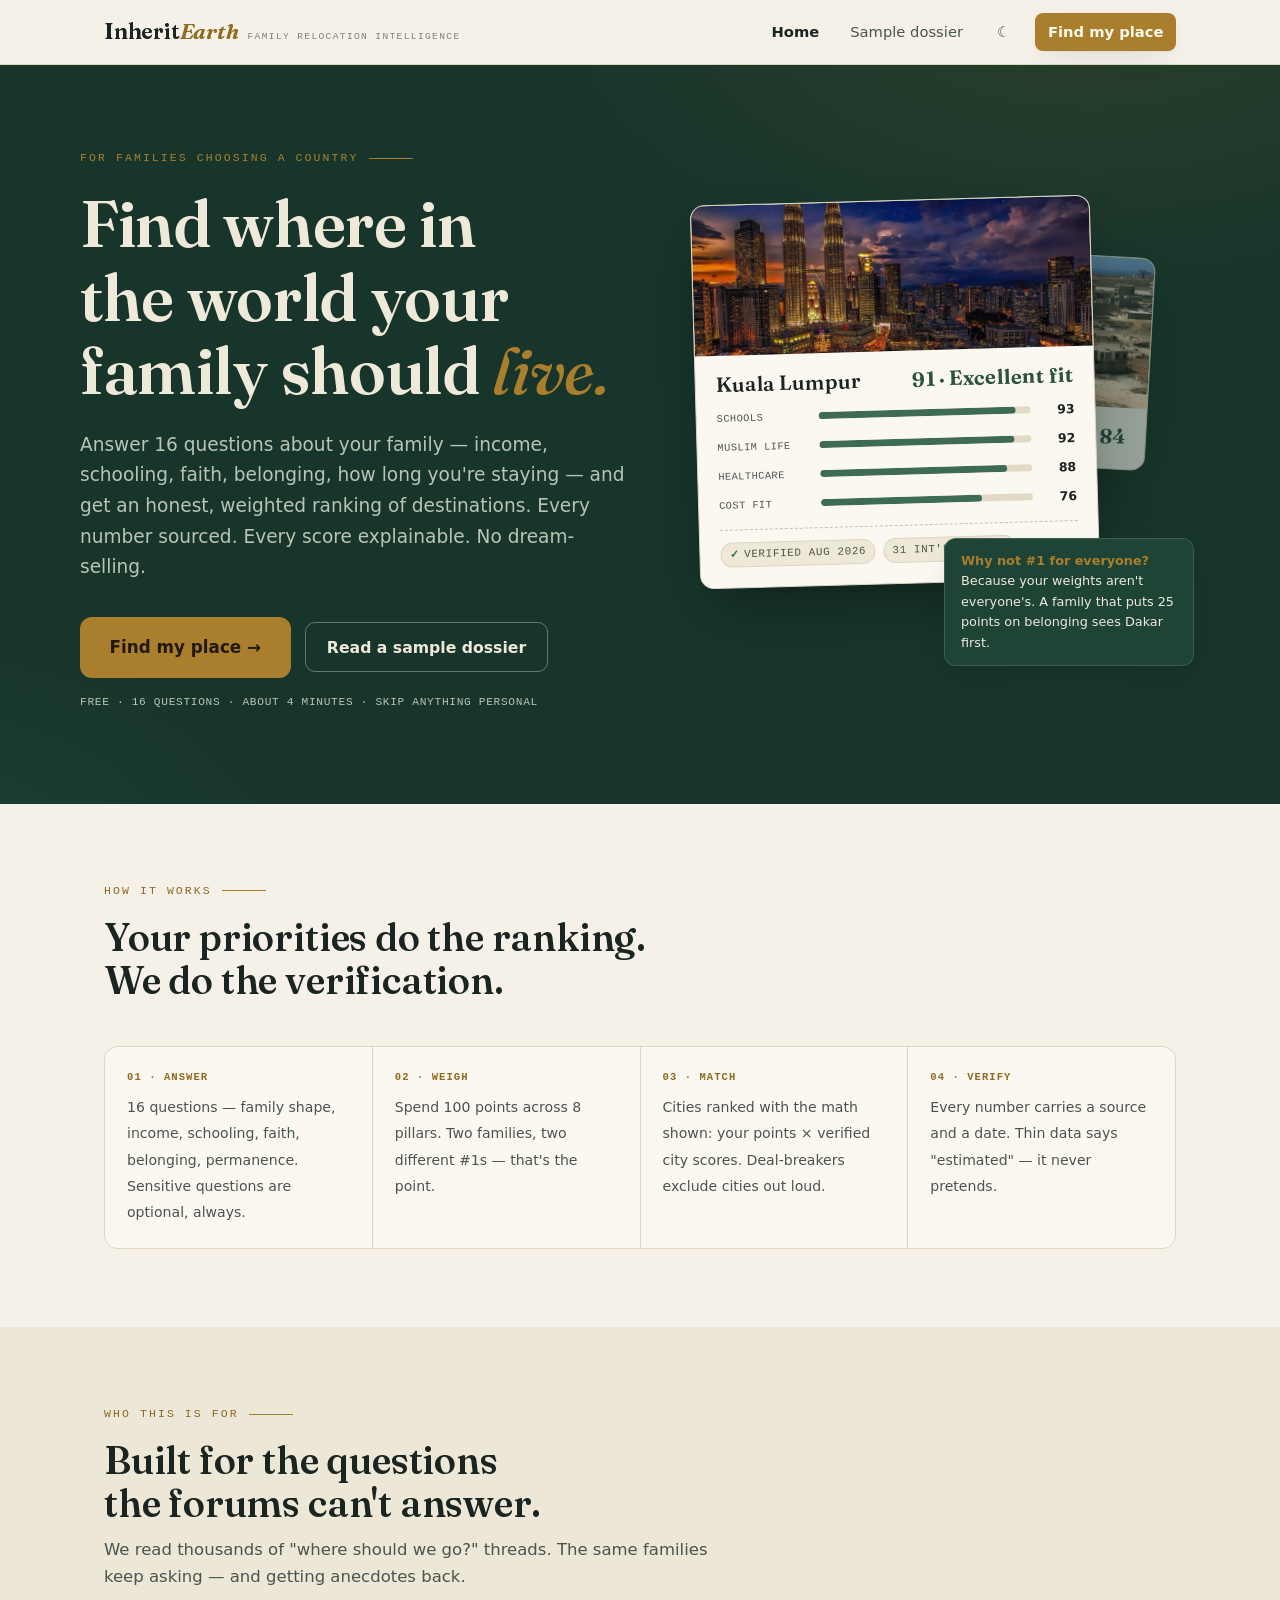
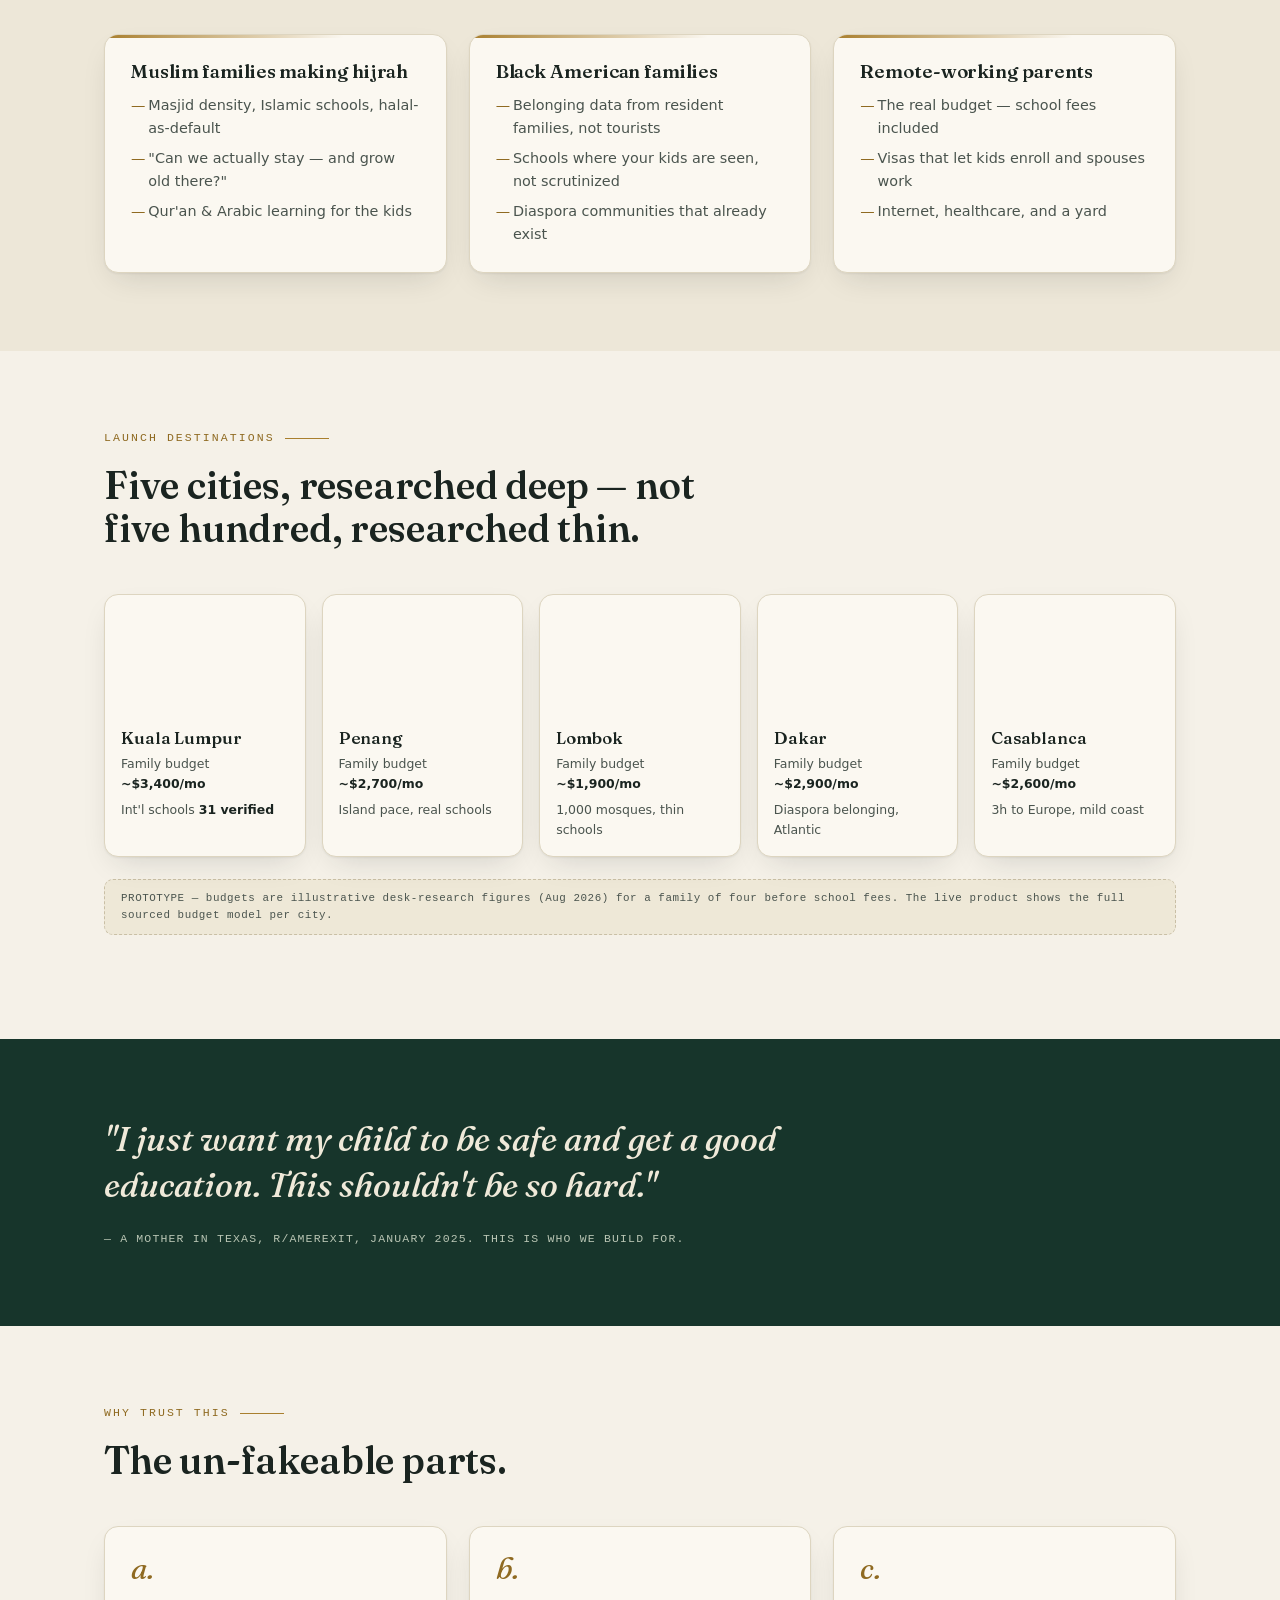
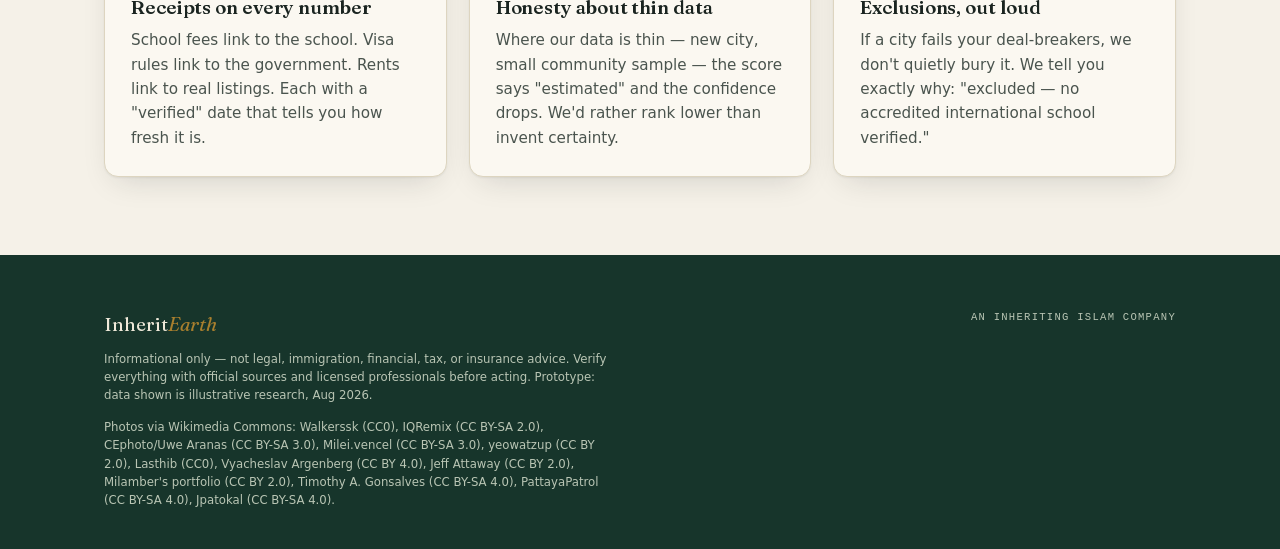
==== commit 958bf602: "Add light/dark theme toggle to header (saved choice > URL param > system) Co-Authored-By: Claude Fab" ====
--- a/index.html
+++ b/index.html
@@ -18,6 +18,7 @@
   <nav class="nav">
     <button data-nav="home" class="on">Home</button>
     <button data-nav="dossier" class="hide-m">Sample dossier</button>
+    <button id="theme-toggle" class="theme-toggle" aria-label="Switch between light and dark theme" title="Switch theme"></button>
     <button data-nav="quiz" class="btn btn-brass" style="margin-left:8px">Find my place</button>
   </nav>
 </div></header>
--- a/src/styles.css
+++ b/src/styles.css
@@ -79,6 +79,11 @@
 .nav button{background:none;border:0;padding:.5em .85em;border-radius:8px;color:var(--ink-2);font-size:.92rem}
 .nav button:hover{color:var(--ink);background:var(--paper-2)}
 .nav button.on{color:var(--ink);font-weight:600}
+.theme-toggle{width:36px;height:36px;border-radius:9px;border:1px solid var(--line-strong);display:inline-flex;align-items:center;justify-content:center;color:var(--ink-2);font-size:1rem;line-height:1;margin-left:4px}
+.theme-toggle:hover{border-color:var(--brass);color:var(--brass-strong)}
+.theme-toggle::before{content:"☾"}
+:root[data-theme="dark"] .theme-toggle::before{content:"☀"}
+@media (prefers-color-scheme: dark){:root:not([data-theme="light"]) .theme-toggle::before{content:"☀"}}
 .btn{display:inline-flex;align-items:center;gap:.5em;border-radius:10px;padding:.72em 1.35em;font-weight:600;font-size:.98rem;border:1px solid transparent;text-decoration:none;transition:transform .12s ease,box-shadow .12s ease}
 .btn:active{transform:translateY(1px)}
 .btn-brass,.nav button.btn-brass{background:var(--brass);color:#FFF9EA;box-shadow:var(--shadow)}
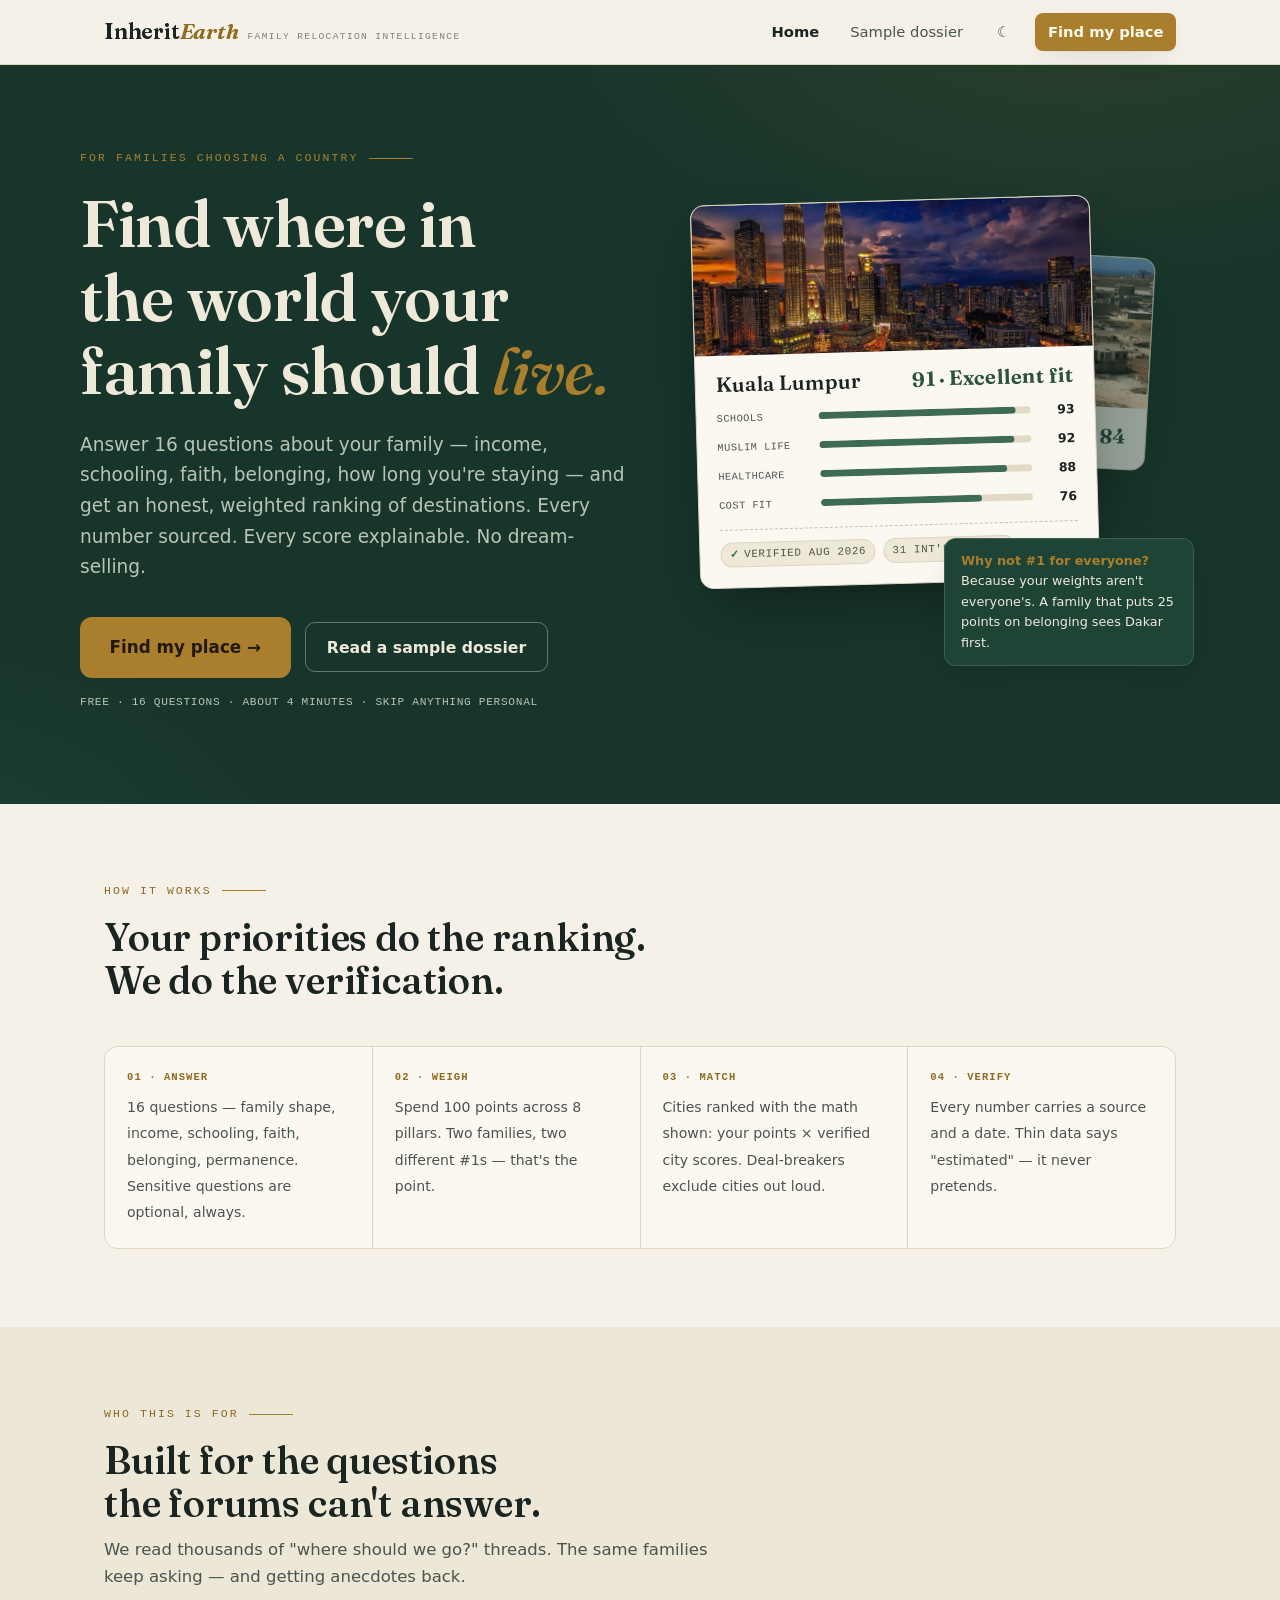
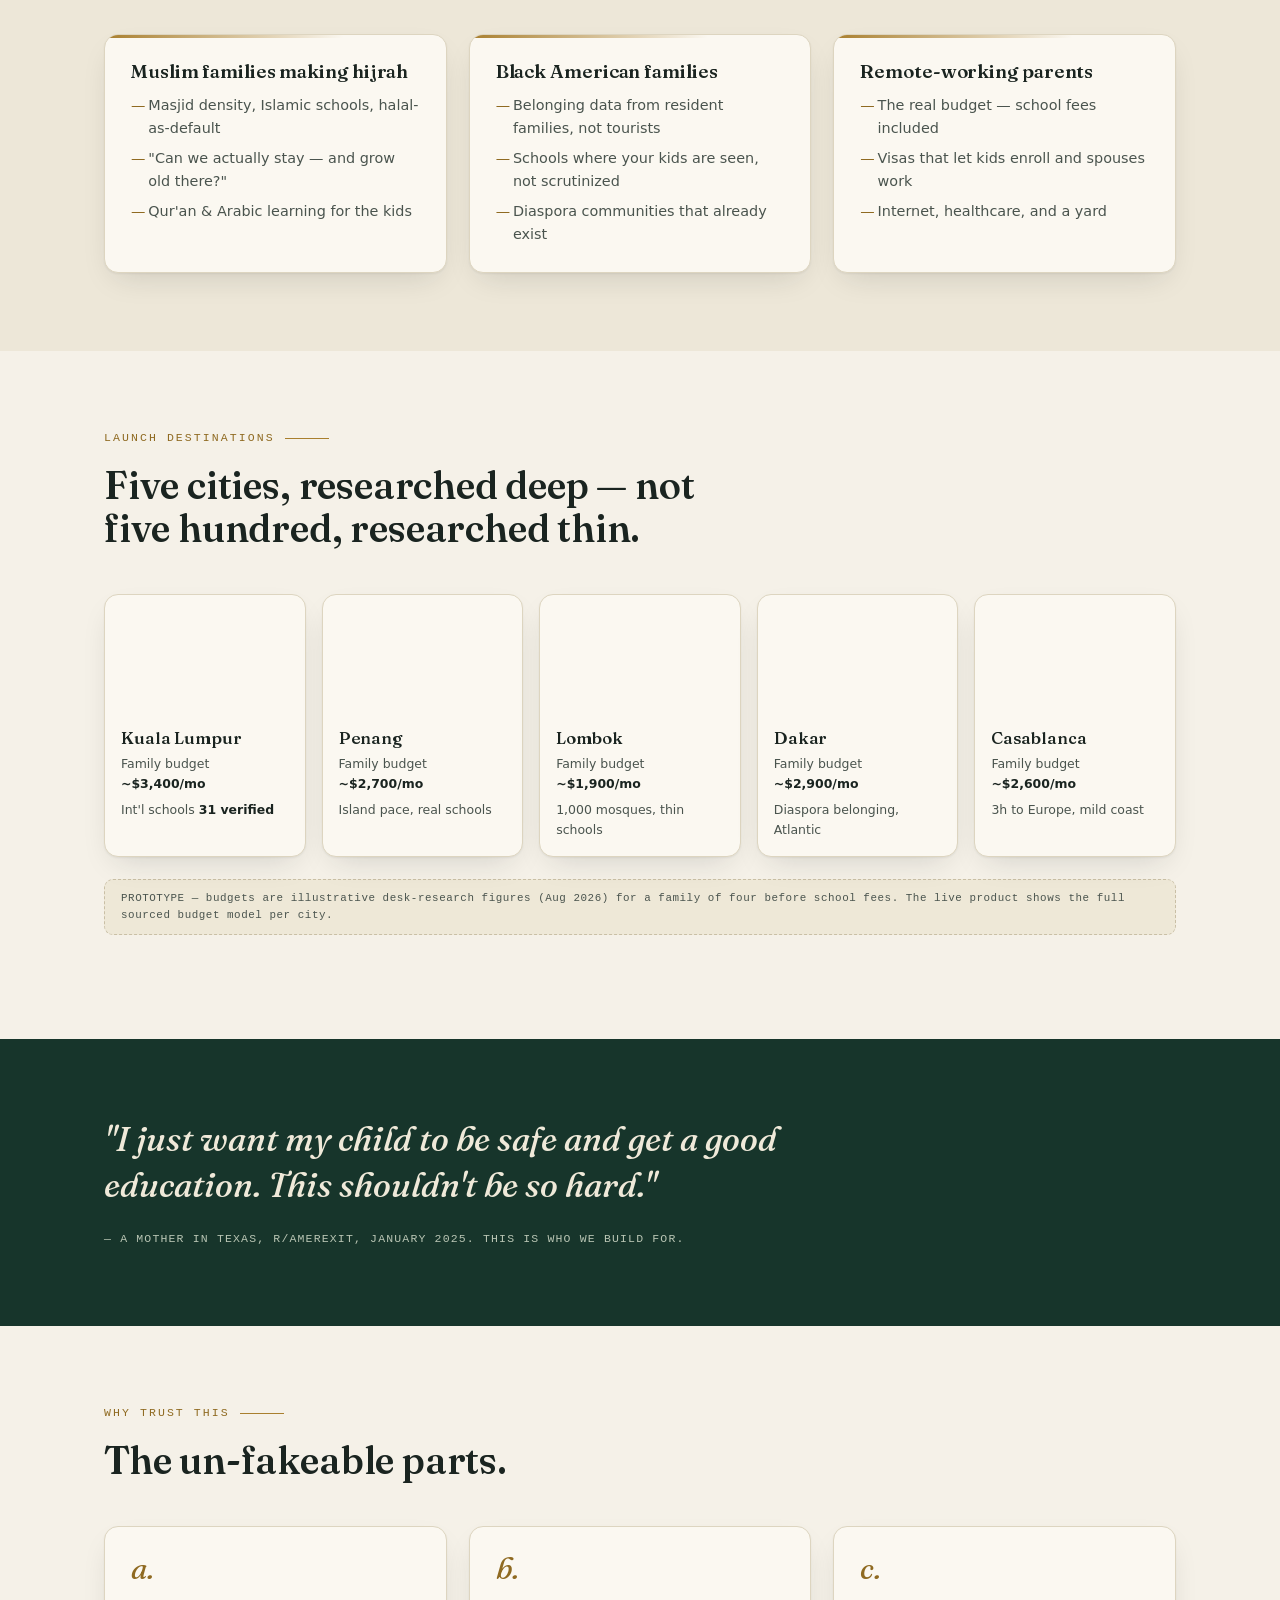
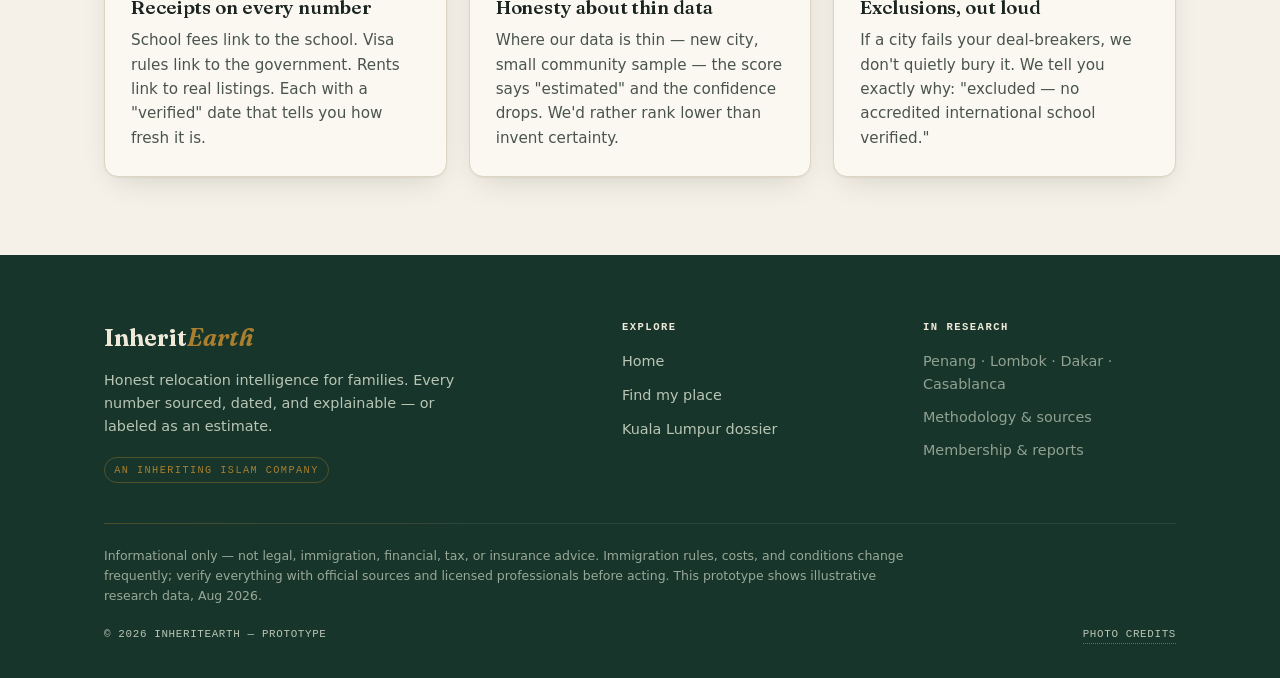
==== commit 24bfe072: "Redesign footer: brand/link columns, gradient divider, collapsible photo credits Co-Authored-By: Cla" ====
--- a/index.html
+++ b/index.html
@@ -128,13 +128,35 @@
     </div>
   </div></section>
 
-  <footer class="ftr"><div class="wrap ftr-in">
-    <div>
-      <div class="mark">Inherit<em>Earth</em></div>
-      <small>Informational only — not legal, immigration, financial, tax, or insurance advice. Verify everything with official sources and licensed professionals before acting. Prototype: data shown is illustrative research, Aug 2026.</small>
-      <small style="margin-top:14px">Photos via Wikimedia Commons: Walkerssk (CC0), IQRemix (CC BY-SA 2.0), CEphoto/Uwe Aranas (CC BY-SA 3.0), Milei.vencel (CC BY-SA 3.0), yeowatzup (CC BY 2.0), Lasthib (CC0), Vyacheslav Argenberg (CC BY 4.0), Jeff Attaway (CC BY 2.0), Milamber's portfolio (CC BY 2.0), Timothy A. Gonsalves (CC BY-SA 4.0), PattayaPatrol (CC BY-SA 4.0), Jpatokal (CC BY-SA 4.0).</small>
-    </div>
-    <div class="co">An Inheriting Islam company</div>
+  <footer class="ftr"><div class="wrap">
+    <div class="ftr-top">
+      <div class="ftr-brand">
+        <div class="mark">Inherit<em>Earth</em></div>
+        <p class="ftr-tag">Honest relocation intelligence for families. Every number sourced, dated, and explainable — or labeled as an estimate.</p>
+        <span class="co">An Inheriting Islam company</span>
+      </div>
+      <nav class="ftr-col" aria-label="Explore">
+        <b>Explore</b>
+        <button data-nav="home">Home</button>
+        <button data-nav="quiz">Find my place</button>
+        <button data-nav="dossier">Kuala Lumpur dossier</button>
+      </nav>
+      <div class="ftr-col">
+        <b>In research</b>
+        <span>Penang · Lombok · Dakar · Casablanca</span>
+        <span>Methodology &amp; sources</span>
+        <span>Membership &amp; reports</span>
+      </div>
+    </div>
+    <div class="ftr-div" role="presentation"></div>
+    <p class="ftr-legal">Informational only — not legal, immigration, financial, tax, or insurance advice. Immigration rules, costs, and conditions change frequently; verify everything with official sources and licensed professionals before acting. This prototype shows illustrative research data, Aug 2026.</p>
+    <div class="ftr-bottom">
+      <span>© 2026 InheritEarth — prototype</span>
+      <details class="credits">
+        <summary>Photo credits</summary>
+        <p>Via Wikimedia Commons: Walkerssk (CC0) · IQRemix (CC BY-SA 2.0) · CEphoto, Uwe Aranas (CC BY-SA 3.0) · Milei.vencel (CC BY-SA 3.0) · yeowatzup (CC BY 2.0) · Lasthib (CC0) · Vyacheslav Argenberg (CC BY 4.0) · Jeff Attaway (CC BY 2.0) · Milamber's portfolio (CC BY 2.0) · Timothy A. Gonsalves (CC BY-SA 4.0) · PattayaPatrol (CC BY-SA 4.0) · Jpatokal (CC BY-SA 4.0)</p>
+      </details>
+    </div>
   </div></footer>
 </main>
 
--- a/src/styles.css
+++ b/src/styles.css
@@ -165,12 +165,25 @@
 .method b{display:block;font-family:var(--mono);font-size:.66rem;letter-spacing:.1em;text-transform:uppercase;color:var(--brass-strong);margin-bottom:8px}
 .method span{font-size:.88rem;color:var(--ink-2)}
 /* footer */
-.ftr{background:var(--ever);color:var(--on-ever-2);padding:54px 0 40px;font-size:.88rem}
-.ftr-in{display:flex;justify-content:space-between;gap:30px;flex-wrap:wrap;align-items:flex-start}
-.ftr .mark{font-family:var(--serif);color:var(--on-ever);font-size:1.2rem}
+.ftr{background:var(--ever);color:var(--on-ever-2);padding:64px 0 34px;font-size:.9rem}
+.ftr-top{display:grid;grid-template-columns:1.3fr .7fr .7fr;gap:48px;align-items:start}
+.ftr .mark{font-family:var(--serif);color:var(--on-ever);font-size:1.5rem;font-weight:650}
 .ftr .mark em{font-style:italic;color:var(--brass)}
-.ftr small{display:block;margin-top:10px;max-width:44em;line-height:1.55}
-.ftr .co{font-family:var(--mono);font-size:.66rem;letter-spacing:.12em;text-transform:uppercase}
+.ftr-tag{margin:12px 0 18px;max-width:26em;line-height:1.6;color:var(--on-ever-2)}
+.ftr .co{font-family:var(--mono);font-size:.64rem;letter-spacing:.14em;text-transform:uppercase;color:var(--brass);border:1px solid color-mix(in srgb,var(--brass) 40%,transparent);border-radius:999px;padding:.4em .9em;display:inline-block}
+.ftr-col{display:grid;gap:10px;justify-items:start}
+.ftr-col b{font-family:var(--mono);font-size:.66rem;letter-spacing:.14em;text-transform:uppercase;color:var(--on-ever);margin-bottom:4px}
+.ftr-col button{color:var(--on-ever-2);padding:0;text-align:left;font-size:.9rem;border-bottom:1px solid transparent;border-radius:0}
+.ftr-col button:hover{color:var(--brass);border-bottom-color:var(--brass)}
+.ftr-col span{color:var(--on-ever-2);opacity:.75;font-size:.9rem}
+.ftr-div{height:1px;background:linear-gradient(90deg,color-mix(in srgb,var(--brass) 35%,transparent),rgba(255,255,255,.08) 40%,rgba(255,255,255,.08));margin:40px 0 22px}
+.ftr-legal{font-size:.78rem;line-height:1.6;color:var(--on-ever-2);opacity:.8;max-width:66em}
+.ftr-bottom{display:flex;justify-content:space-between;align-items:baseline;gap:20px;flex-wrap:wrap;margin-top:20px;font-family:var(--mono);font-size:.68rem;letter-spacing:.06em;text-transform:uppercase;color:var(--on-ever-2)}
+.credits summary{cursor:pointer;list-style:none;border-bottom:1px dotted rgba(255,255,255,.3);display:inline}
+.credits summary::-webkit-details-marker{display:none}
+.credits summary:hover{color:var(--brass)}
+.credits p{margin-top:10px;font-size:.7rem;text-transform:none;letter-spacing:.02em;line-height:1.7;max-width:60em;opacity:.75}
+@media (max-width:980px){.ftr-top{grid-template-columns:1fr;gap:30px}.ftr-bottom{flex-direction:column;align-items:flex-start}}
 
 /* ---- quiz ---- */
 .quiz-shell{min-height:calc(100vh - 64px);display:flex;flex-direction:column}
@@ -250,11 +263,14 @@
 .unlocked{padding:26px}
 
 /* ---- dossier ---- */
-.doss-hero{position:relative;min-height:400px;display:flex;align-items:flex-end;background-size:cover;background-position:center;color:#F4EFE2}
-.doss-hero::after{content:"";position:absolute;inset:0;background:linear-gradient(180deg,rgba(18,26,22,.15) 30%,rgba(18,26,22,.85) 88%)}
-.doss-hero .wrap{position:relative;z-index:2;padding-bottom:38px;width:100%}
-.doss-hero h1{font-size:clamp(2.3rem,5vw,3.6rem)}
-.doss-hero .sub{color:#CBD3C4;margin-top:8px;max-width:40em}
+.doss-hero{position:relative;min-height:440px;display:flex;align-items:flex-end;background-size:cover;background-position:center;color:#F7F3E6}
+.doss-hero::after{content:"";position:absolute;inset:0;background:
+  linear-gradient(180deg,rgba(14,21,17,.38) 0%,rgba(14,21,17,.5) 42%,rgba(14,21,17,.94) 92%),
+  linear-gradient(100deg,rgba(14,21,17,.55) 0%,rgba(14,21,17,.15) 55%,transparent 75%)}
+.doss-hero .wrap{position:relative;z-index:2;padding-bottom:42px;width:100%}
+.doss-hero .eyebrow{font-size:.78rem;text-shadow:0 1px 10px rgba(0,0,0,.65)}
+.doss-hero h1{font-size:clamp(2.3rem,5vw,3.6rem);text-shadow:0 2px 22px rgba(0,0,0,.5)}
+.doss-hero .sub{color:#EFEADB;margin-top:10px;max-width:38em;font-size:1.12rem;font-weight:500;line-height:1.55;text-shadow:0 1px 14px rgba(0,0,0,.7)}
 .doss-hero .chips{display:flex;gap:8px;flex-wrap:wrap;margin-top:16px}
 .doss-hero .chip{background:rgba(18,26,22,.55);border-color:rgba(244,239,226,.25);color:#E9E3D2}
 .doss-hero .chip .tick{color:#8FD3AA}
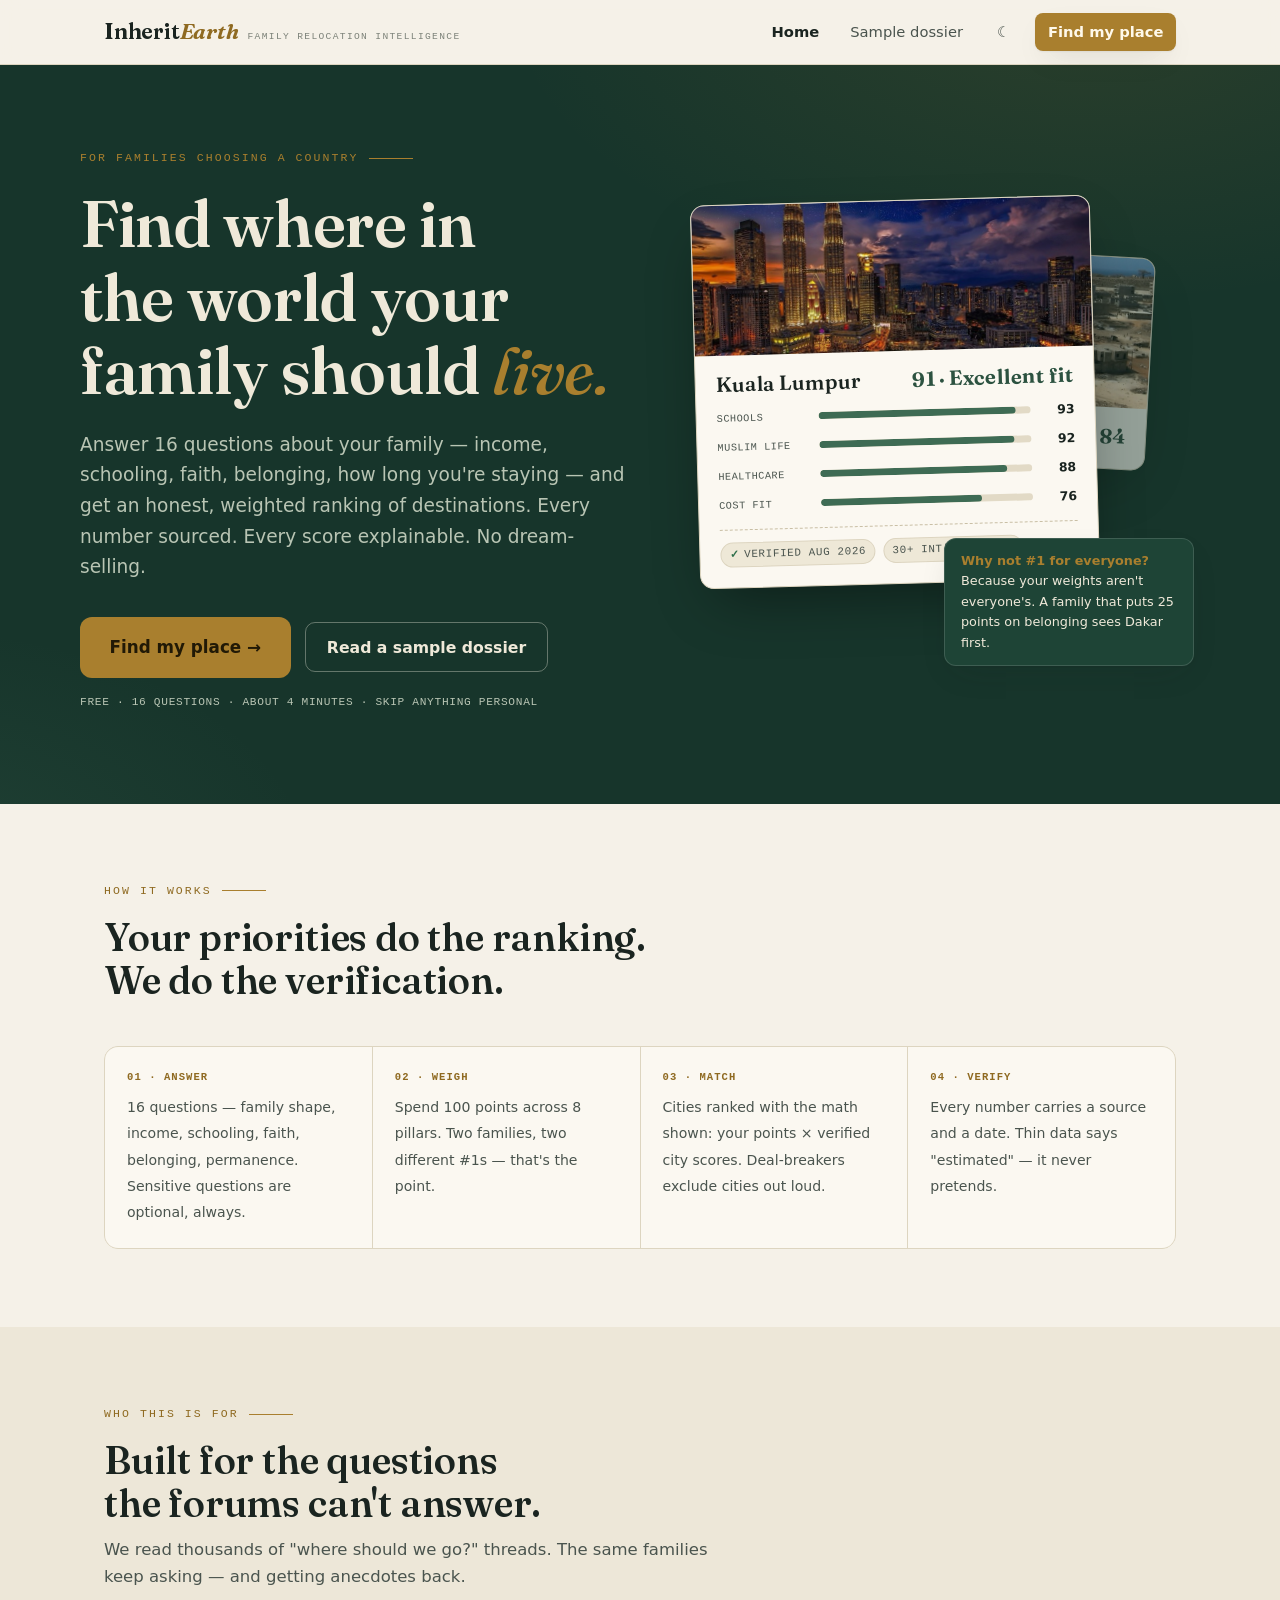
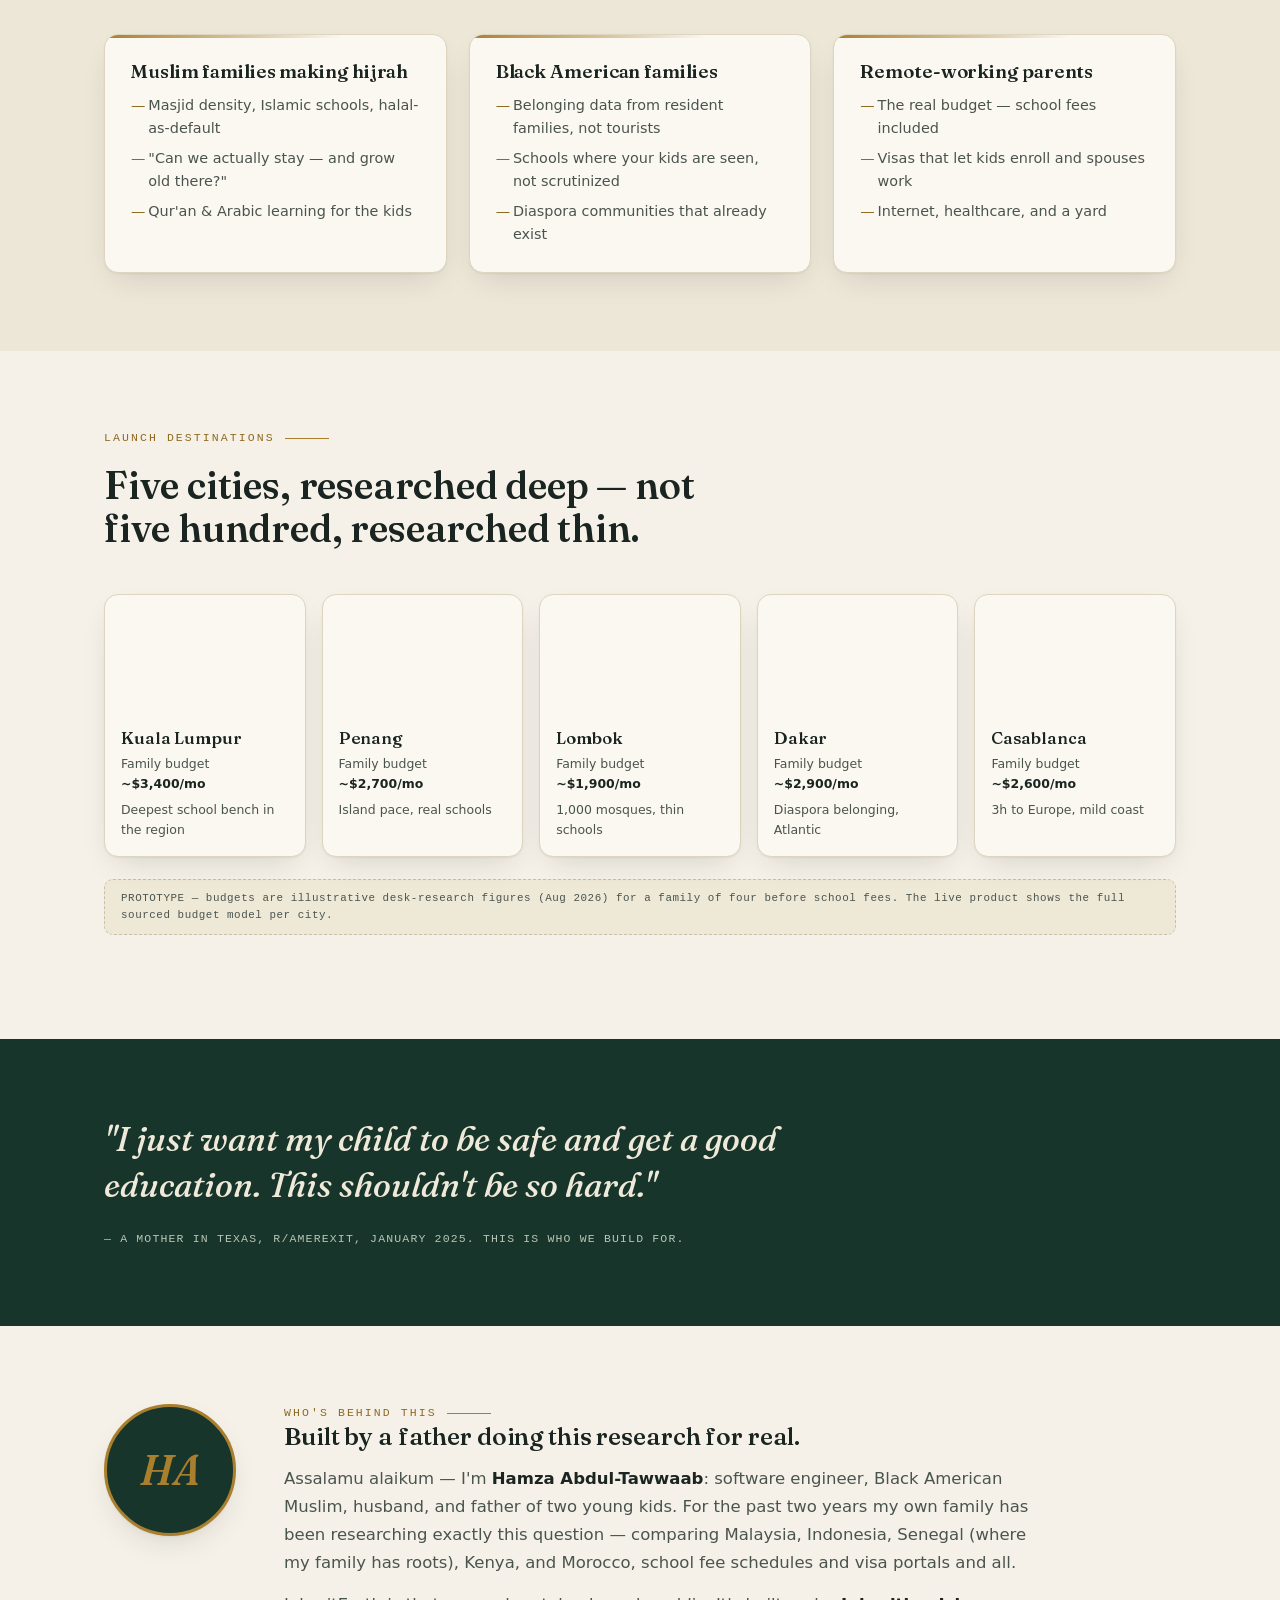
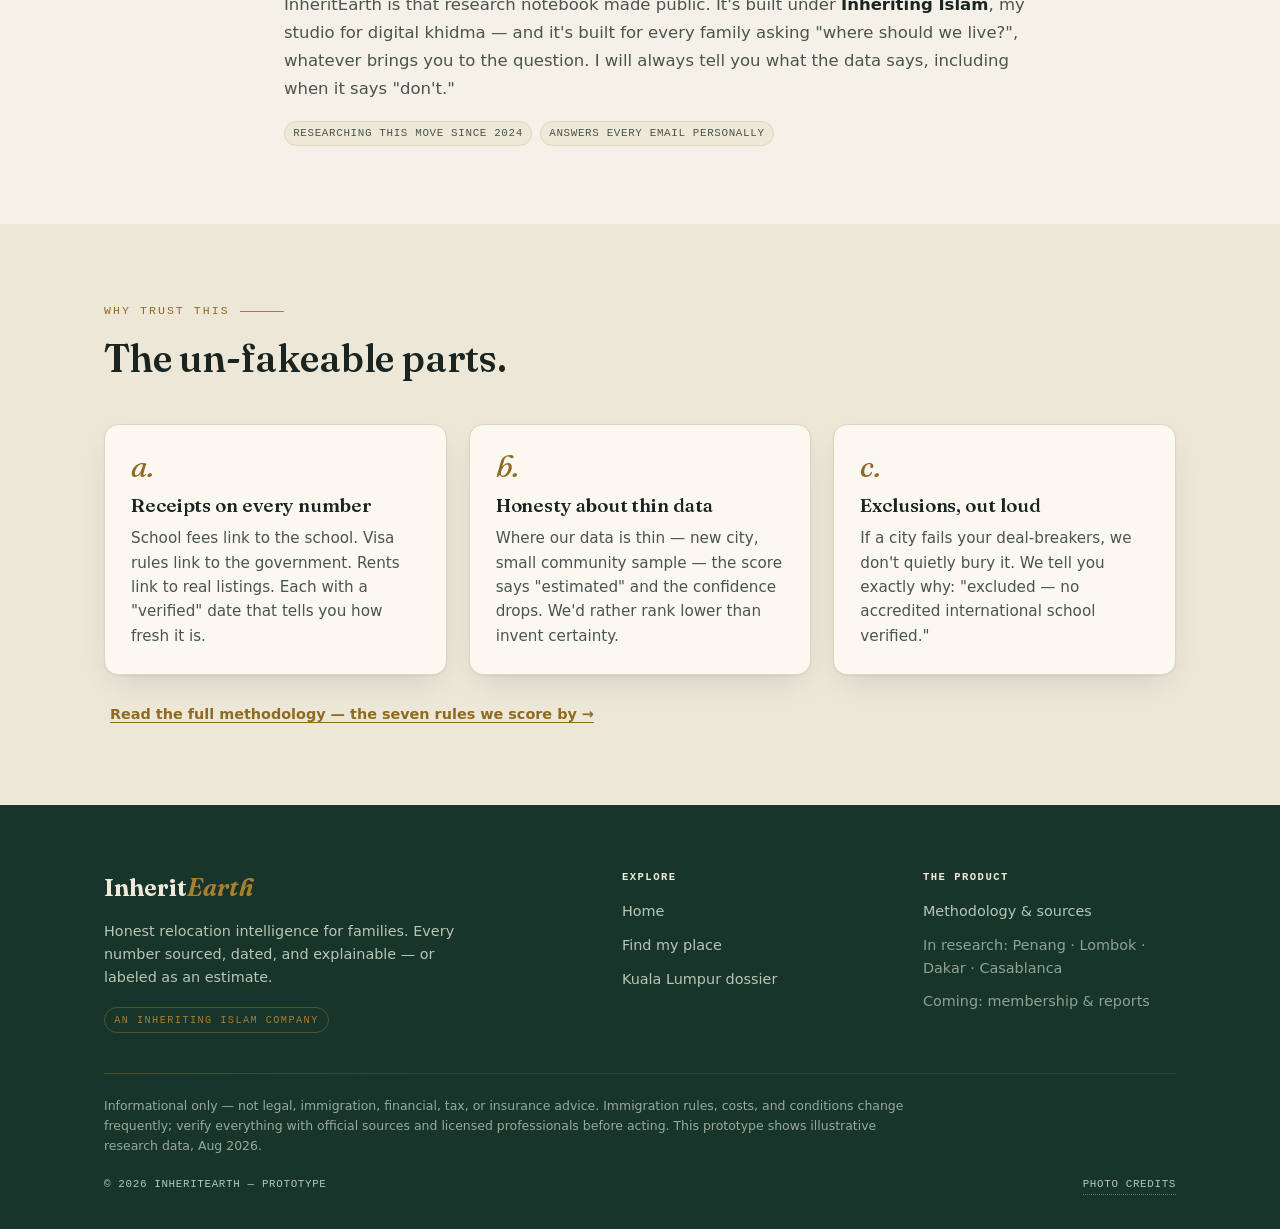
==== commit adb2a6ad: "Trust + validation wiring: founder section, methodology page, real email capture, report offer, anal" ====
--- a/index.html
+++ b/index.html
@@ -5,8 +5,22 @@
 <meta name="viewport" content="width=device-width,initial-scale=1">
 <title>InheritEarth — Find where in the world your family should live</title>
 <meta name="description" content="A personalized relocation intelligence platform for families. Weighted matching across schools, visas, cost, faith community, belonging, healthcare — every number sourced and dated.">
+<meta property="og:type" content="website">
+<meta property="og:title" content="InheritEarth — Find where in the world your family should live">
+<meta property="og:description" content="16 questions. Your priorities. An honest, weighted ranking of destinations — every number sourced and dated. Built for families, including the questions the forums can't answer.">
+<meta property="og:url" content="https://inheriting-islam.github.io/inheritearth-prototype/">
+<meta property="og:image" content="https://inheriting-islam.github.io/inheritearth-prototype/assets/og.jpg">
+<meta property="og:image:width" content="1200">
+<meta property="og:image:height" content="630">
+<meta name="twitter:card" content="summary_large_image">
+<meta name="twitter:title" content="InheritEarth — Find where in the world your family should live">
+<meta name="twitter:image" content="https://inheriting-islam.github.io/inheritearth-prototype/assets/og.jpg">
 <link rel="icon" href="data:image/svg+xml,<svg xmlns='http://www.w3.org/2000/svg' viewBox='0 0 100 100'><text y='.9em' font-size='90'>🌍</text></svg>">
 <link rel="stylesheet" href="src/styles.css">
+<!-- ANALYTICS — uncomment after creating accounts (see README.md):
+<script defer data-domain="inheriting-islam.github.io" src="https://plausible.io/js/script.js"></script>
+<script>/* PostHog snippet + posthog.init('YOUR_KEY',{api_host:'https://us.i.posthog.com'}) */</script>
+-->
 </head>
 <body>
 
@@ -54,7 +68,7 @@
           </div>
           <div class="foot">
             <span class="chip"><span class="tick">✓</span> Verified Aug 2026</span>
-            <span class="chip">31 int'l schools</span>
+            <span class="chip">30+ int'l schools</span>
           </div>
         </div>
       </article>
@@ -98,7 +112,7 @@
     </div>
     <div class="dests">
       <button class="dest" data-nav="dossier"><span class="ph" style="background-image:url('assets/kl-skyline-sm.jpg')"></span>
-        <span class="bd"><h3>Kuala Lumpur</h3><span class="stat">Family budget <b>~$3,400/mo</b></span><span class="stat">Int'l schools <b>31 verified</b></span></span></button>
+        <span class="bd"><h3>Kuala Lumpur</h3><span class="stat">Family budget <b>~$3,400/mo</b></span><span class="stat">Deepest school bench in the region</span></span></button>
       <button class="dest" data-nav="quiz"><span class="ph" style="background-image:url('assets/penang-sm.jpg')"></span>
         <span class="bd"><h3>Penang</h3><span class="stat">Family budget <b>~$2,700/mo</b></span><span class="stat">Island pace, real schools</span></span></button>
       <button class="dest" data-nav="quiz"><span class="ph" style="background-image:url('assets/lombok-beach-sm.jpg')"></span>
@@ -116,7 +130,21 @@
     <cite>— A mother in Texas, r/AmerExit, January 2025. This is who we build for.</cite>
   </div></section>
 
-  <section class="sec" id="methodology"><div class="wrap">
+  <section class="sec" id="founder"><div class="wrap founder-in">
+    <div class="avatar" aria-hidden="true"><span>HA</span></div>
+    <div>
+      <div class="eyebrow">Who's behind this</div>
+      <h2>Built by a father doing this research for real.</h2>
+      <p class="founder-p">Assalamu alaikum — I'm <b>Hamza Abdul-Tawwaab</b>: software engineer, Black American Muslim, husband, and father of two young kids. For the past two years my own family has been researching exactly this question — comparing Malaysia, Indonesia, Senegal (where my family has roots), Kenya, and Morocco, school fee schedules and visa portals and all.</p>
+      <p class="founder-p">InheritEarth is that research notebook made public. It's built under <b>Inheriting Islam</b>, my studio for digital khidma — and it's built for every family asking "where should we live?", whatever brings you to the question. I will always tell you what the data says, including when it says "don't."</p>
+      <div class="founder-chips">
+        <span class="chip">Researching this move since 2024</span>
+        <span class="chip">Answers every email personally</span>
+      </div>
+    </div>
+  </div></section>
+
+  <section class="sec sec-alt" id="methodology"><div class="wrap">
     <div class="sec-head">
       <div class="eyebrow">Why trust this</div>
       <h2>The un-fakeable parts.</h2>
@@ -126,6 +154,7 @@
       <div class="card"><div class="stepnum">b.</div><h3>Honesty about thin data</h3><p>Where our data is thin — new city, small community sample — the score says "estimated" and the confidence drops. We'd rather rank lower than invent certainty.</p></div>
       <div class="card"><div class="stepnum">c.</div><h3>Exclusions, out loud</h3><p>If a city fails your deal-breakers, we don't quietly bury it. We tell you exactly why: "excluded — no accredited international school verified."</p></div>
     </div>
+    <p style="margin-top:26px"><button class="rlink" data-nav="method">Read the full methodology — the seven rules we score by →</button></p>
   </div></section>
 
   <footer class="ftr"><div class="wrap">
@@ -142,10 +171,10 @@
         <button data-nav="dossier">Kuala Lumpur dossier</button>
       </nav>
       <div class="ftr-col">
-        <b>In research</b>
-        <span>Penang · Lombok · Dakar · Casablanca</span>
-        <span>Methodology &amp; sources</span>
-        <span>Membership &amp; reports</span>
+        <b>The product</b>
+        <button data-nav="method">Methodology &amp; sources</button>
+        <span>In research: Penang · Lombok · Dakar · Casablanca</span>
+        <span>Coming: membership &amp; reports</span>
       </div>
     </div>
     <div class="ftr-div" role="presentation"></div>
@@ -184,7 +213,7 @@
   <section class="doss-hero" style="background-image:url('assets/kl-skyline.jpg')"><div class="wrap">
     <div class="eyebrow" style="color:var(--brass)">City dossier · Malaysia</div>
     <h1>Kuala Lumpur</h1>
-    <p class="sub">The deepest family toolkit in the Muslim world: 31 international schools, JCI hospitals, English everywhere, and a visa menu that actually includes families.</p>
+    <p class="sub">The deepest family toolkit in the Muslim world: 30+ international schools, JCI hospitals, English everywhere, and a visa menu that actually includes families.</p>
     <div class="chips">
       <span class="chip"><span class="tick">✓</span> Updated Aug 2026</span>
       <span class="chip"><span class="tick">✓</span> Human-reviewed Jul 2026</span>
@@ -201,7 +230,7 @@
     <h2>The numbers a family actually needs first.</h2>
     <div class="stats">
       <div class="stat-t"><div class="n">~$3,400<span style="font-size:1rem;color:var(--ink-3)">/mo</span></div><div class="l">Realistic family-of-4 budget incl. mid-tier int'l school</div><span class="chip"><span class="tick">✓</span> model · Aug 2026</span></div>
-      <div class="stat-t"><div class="n">31</div><div class="l">Accredited international schools in metro KL</div><span class="chip"><span class="tick">✓</span> verified list</span></div>
+      <div class="stat-t"><div class="n">30+</div><div class="l">International schools in metro KL</div><span class="chip">fee database in progress</span></div>
       <div class="stat-t"><div class="n">$900–1,400</div><div class="l">3-bedroom family rental, expat-favorite neighborhoods</div><span class="chip">12 listings sampled</span></div>
       <div class="stat-t"><div class="n">3</div><div class="l">JCI-accredited hospitals with pediatrics + NICU</div><span class="chip"><span class="tick">✓</span> verified</span></div>
     </div>
@@ -279,7 +308,7 @@
       <div>
         <p class="intro" style="margin-bottom:14px">The azan is ambient. Halal is the default at every table. Eid empties the city twice a year, schools plan around Ramadan, and every neighborhood keeps a surau within walking distance. For families coming from places where practicing takes planning, the change is the point.</p>
         <div class="commrep" style="margin-top:8px">
-          <div class="head"><h3>What families report</h3><span class="chip">n=41 family reports · 2025–26 · prototype sample</span></div>
+          <div class="head"><h3>What families report</h3><span class="chip">Compiled from first-person accounts in public communities, 2023–26 · resident survey underway</span></div>
           <blockquote>"My kids learned more Qur'an in one year of school here than in five years of weekend classes back home."</blockquote>
           <p class="attr">US family, 3 years in KL — community interview</p>
           <blockquote>"There are tons of masjids, halal food everywhere... if you have any questions about Malaysia, you can ask me."</blockquote>
@@ -294,8 +323,8 @@
     <div class="eyebrow">Belonging</div>
     <h2>The Black-family experience, reported by Black families.</h2>
     <div class="commrep">
-      <div class="head"><h3>Community-reported — not a score we invented</h3><span class="chip warn">n=9 reports · below our n=10 bar — shown as testimony, not a number</span></div>
-      <p style="color:var(--ink-2);font-size:.95rem;margin-bottom:6px">Reports so far: curiosity more than hostility; American accent reads before skin color in most interactions; a small but real Black American community anchored around int'l schools and remote-work circles. Colorism exists in local contexts — families report it as "noticed, not targeted." We're commissioning more resident interviews before this becomes a scored pillar.</p>
+      <div class="head"><h3>Community-reported — not a score we invented</h3><span class="chip warn">9 sourced public accounts so far · below our n=10 scoring bar — shown as testimony, not a number</span></div>
+      <p style="color:var(--ink-2);font-size:.95rem;margin-bottom:6px">What those accounts describe: curiosity more than hostility; an American accent that reads before skin color in most interactions; a small but real Black American community anchored around int'l schools and remote-work circles. Colorism exists in local contexts — described as "noticed, not targeted." Resident interviews are underway before this ever becomes a scored pillar.</p>
       <blockquote>"It's the difference between someone hating you and being annoyed by you... they won't need to hear you speak."</blockquote>
       <p class="attr">Comparative framing from a Black American expat discussion, r/AmerExit, 2024</p>
     </div>
@@ -314,6 +343,25 @@
   </div></section>
 </main>
 
+<!-- ============================ METHODOLOGY ============================ -->
+<main id="view-method" class="view">
+  <section class="meth-hero"><div class="wrap">
+    <div class="eyebrow" style="color:var(--brass)">Methodology &amp; sources</div>
+    <h1>The rules we score by.</h1>
+    <p>A ranking you can't interrogate is a vibe with decimals. These are the operating rules behind every number on this site — they are the product.</p>
+  </div></section>
+  <section class="sec"><div class="wrap">
+    <div class="rule"><span class="no">01</span><div><h3>Your weights do the ranking — we never editorialize the order.</h3><p>Every match score is your 100-point allocation multiplied by city pillar scores, summed. Two families get two different rankings from identical data. The math is shown on every card under "Why this score?" — no hidden adjustments, no sponsored placement, ever.</p></div></div>
+    <div class="rule"><span class="no">02</span><div><h3>Every fact carries a source and a date.</h3><p>Visa rules cite the government portal. School fees cite the school's published schedule. Rents cite sampled listings. Each carries a "verified" date; when a fact ages past our freshness bar — 6 months for visas, 12 for fees and healthcare — it's flagged stale until re-checked by a human.</p></div></div>
+    <div class="rule"><span class="no">03</span><div><h3>Thin data says so. Out loud.</h3><p>Where our data is thin, the score is labeled "estimated," drawn with a hatched bar, and the city's confidence rating drops. We'd rather rank lower than invent certainty. Missing data is never silently scored as average-and-hidden.</p></div></div>
+    <div class="rule"><span class="no">04</span><div><h3>Lived-experience data needs at least 10 independent reports before it becomes a number.</h3><p>Community experience — Muslim life quality, Black-family belonging — is real data, but below 10 independent resident reports we show testimony with sourcing, never a score. Above the bar, the count and date range are displayed with the number.</p></div></div>
+    <div class="rule"><span class="no">05</span><div><h3>Deal-breakers exclude cities publicly.</h3><p>If a destination fails your hard constraints — no accredited international school, budget exceeded with school fees included — it's excluded with the exact reason stated, not quietly dropped. An excluded city with a great score is our honesty working as intended.</p></div></div>
+    <div class="rule"><span class="no">06</span><div><h3>We publish information, not advice.</h3><p>Nothing here is legal, immigration, tax, or financial advice, and match results are destinations to research — not visas you qualify for. For your specific case, always verify with official sources and licensed professionals. We link both, everywhere.</p></div></div>
+    <div class="rule"><span class="no">07</span><div><h3>Prototype status, stated plainly.</h3><p>This is a working prototype: five launch cities, scores built from desk research (Aug 2026), quotes drawn from cited public community threads, resident survey in progress. Anything not yet verified to the standard above is labeled — and the live product ships with the receipts visible on every number.</p></div></div>
+    <div class="doss-cta" style="padding-top:26px"><button class="btn btn-brass btn-lg" data-nav="quiz">See it work — find my place →</button></div>
+  </div></section>
+</main>
+
 <div class="toast" id="toast" role="status"></div>
 <script src="src/app.js"></script>
 </body>
--- a/src/styles.css
+++ b/src/styles.css
@@ -45,6 +45,7 @@
 
 *{box-sizing:border-box;margin:0}
 html{scroll-behavior:smooth}
+html,body{overflow-x:clip}
 body{background:var(--paper);color:var(--ink);font-family:var(--sans);font-size:16.5px;line-height:1.6;-webkit-font-smoothing:antialiased}
 img{max-width:100%;display:block}
 a{color:inherit}
@@ -164,6 +165,39 @@
 .method>div{background:var(--card);padding:22px}
 .method b{display:block;font-family:var(--mono);font-size:.66rem;letter-spacing:.1em;text-transform:uppercase;color:var(--brass-strong);margin-bottom:8px}
 .method span{font-size:.88rem;color:var(--ink-2)}
+/* founder */
+.founder-in{display:grid;grid-template-columns:140px 1fr;gap:40px;align-items:start}
+.avatar{width:132px;height:132px;border-radius:50%;background:var(--ever);display:flex;align-items:center;justify-content:center;box-shadow:var(--shadow);border:3px solid var(--brass)}
+.avatar span{font-family:var(--serif);font-style:italic;font-size:2.6rem;color:var(--brass);font-weight:600}
+.founder-p{color:var(--ink-2);max-width:46em;margin-top:14px;line-height:1.7}
+.founder-p b{color:var(--ink)}
+.founder-chips{display:flex;gap:8px;flex-wrap:wrap;margin-top:18px}
+@media (max-width:700px){.founder-in{grid-template-columns:1fr}.avatar{width:96px;height:96px}.avatar span{font-size:2rem}}
+
+/* report offer card */
+.offer{margin:30px 0 0;background:var(--ever);color:var(--on-ever);border-radius:var(--r);padding:30px 34px;display:grid;grid-template-columns:1fr auto;gap:24px;align-items:center;box-shadow:var(--shadow)}
+.offer h3{font-size:1.3rem;color:var(--on-ever)}
+.offer h3 .was{text-decoration:line-through;opacity:.55;font-weight:400;margin-right:.3em}
+.offer h3 .now{color:var(--brass)}
+.offer p{color:var(--on-ever-2);font-size:.92rem;max-width:44em;margin-top:8px}
+.offer .chips{display:flex;gap:8px;flex-wrap:wrap;margin-top:12px}
+.offer .chip{background:rgba(255,255,255,.07);border-color:rgba(255,255,255,.18);color:var(--on-ever-2)}
+.offer-form{display:grid;gap:10px;min-width:280px}
+.offer-form input{border:1.5px solid rgba(255,255,255,.25);background:rgba(0,0,0,.2);color:var(--on-ever);border-radius:10px;padding:.7em 1em;font:inherit;font-size:.95rem}
+.offer-form input::placeholder{color:rgba(239,233,217,.45)}
+.offer-fine{font-family:var(--mono);font-size:.62rem;letter-spacing:.06em;color:var(--on-ever-2);text-transform:uppercase}
+@media (max-width:860px){.offer{grid-template-columns:1fr}}
+
+/* methodology view */
+.meth-hero{background:var(--ever);color:var(--on-ever);padding:64px 0 56px}
+.meth-hero h1{font-size:clamp(2rem,4vw,2.8rem);margin-top:14px}
+.meth-hero p{color:var(--on-ever-2);max-width:44em;margin-top:12px}
+.rule{display:grid;grid-template-columns:56px 1fr;gap:20px;padding:26px 0;border-bottom:1px solid var(--line)}
+.rule:last-child{border-bottom:0}
+.rule .no{font-family:var(--serif);font-style:italic;font-size:1.6rem;color:var(--brass-strong)}
+.rule h3{font-size:1.15rem;margin-bottom:6px}
+.rule p{color:var(--ink-2);font-size:.95rem;max-width:56em}
+
 /* footer */
 .ftr{background:var(--ever);color:var(--on-ever-2);padding:64px 0 34px;font-size:.9rem}
 .ftr-top{display:grid;grid-template-columns:1.3fr .7fr .7fr;gap:48px;align-items:start}
@@ -335,10 +369,22 @@
   .visa-cards{grid-template-columns:1fr}
   .two-col{grid-template-columns:1fr}
   .opts.cols{grid-template-columns:1fr}
-  .nav .hide-m{display:none}
+  .hide-m{display:none}
 }
 @media (max-width:560px){
   .dests{grid-template-columns:1fr}
   .stats{grid-template-columns:1fr}
   .gate-form{flex-direction:column}
-}
+  .wrap{padding:0 18px}
+  .hdr-in{height:58px}
+  .nav{gap:2px}
+  .nav button{padding:.45em .5em;font-size:.85rem}
+  .nav button.btn{padding:.55em .85em;font-size:.85rem;margin-left:4px!important}
+  .logo .mark{font-size:1.15rem}
+  .hero-in{padding:44px 0 52px;gap:36px}
+  .hero h1{font-size:2.2rem}
+  .rcard .bd{padding:18px 18px}
+  .offer{padding:22px 20px}
+  .gate-card{padding:24px 20px;margin:0 12px}
+  .doss-hero{min-height:340px}
+}
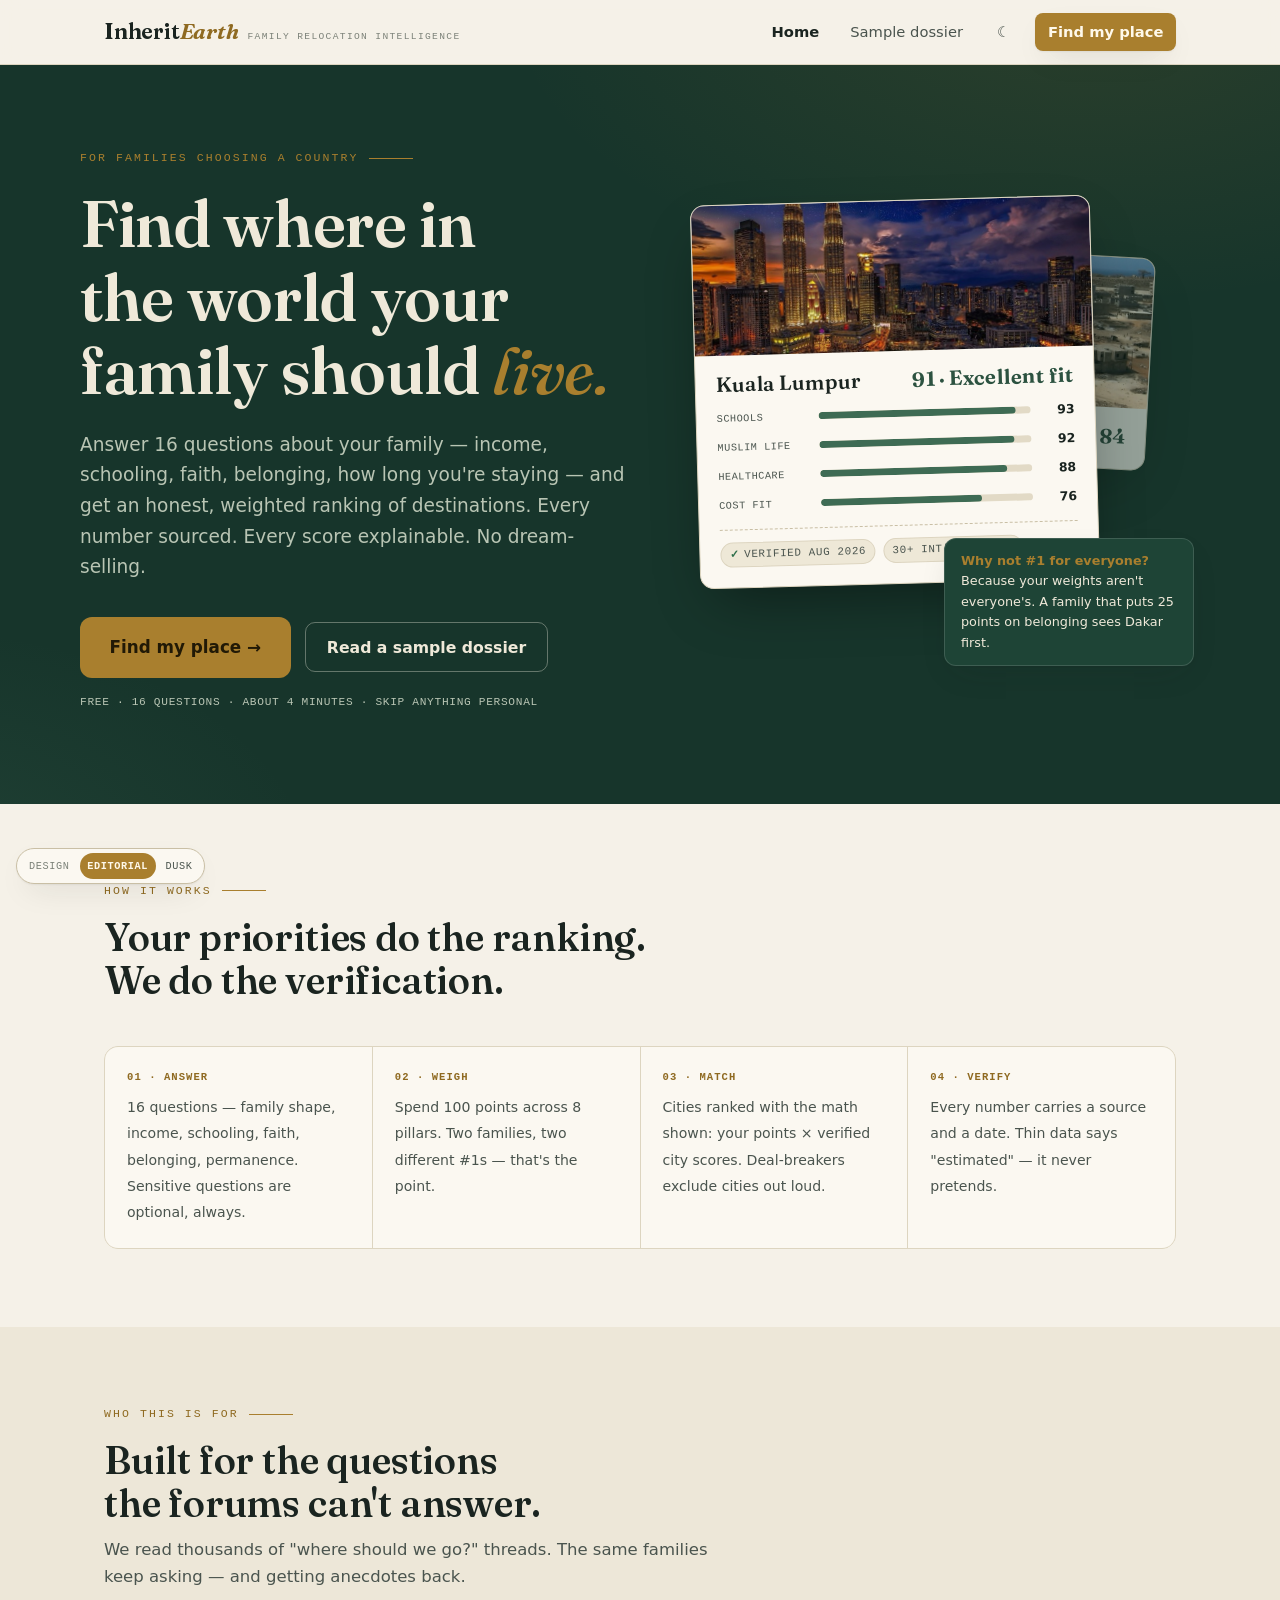
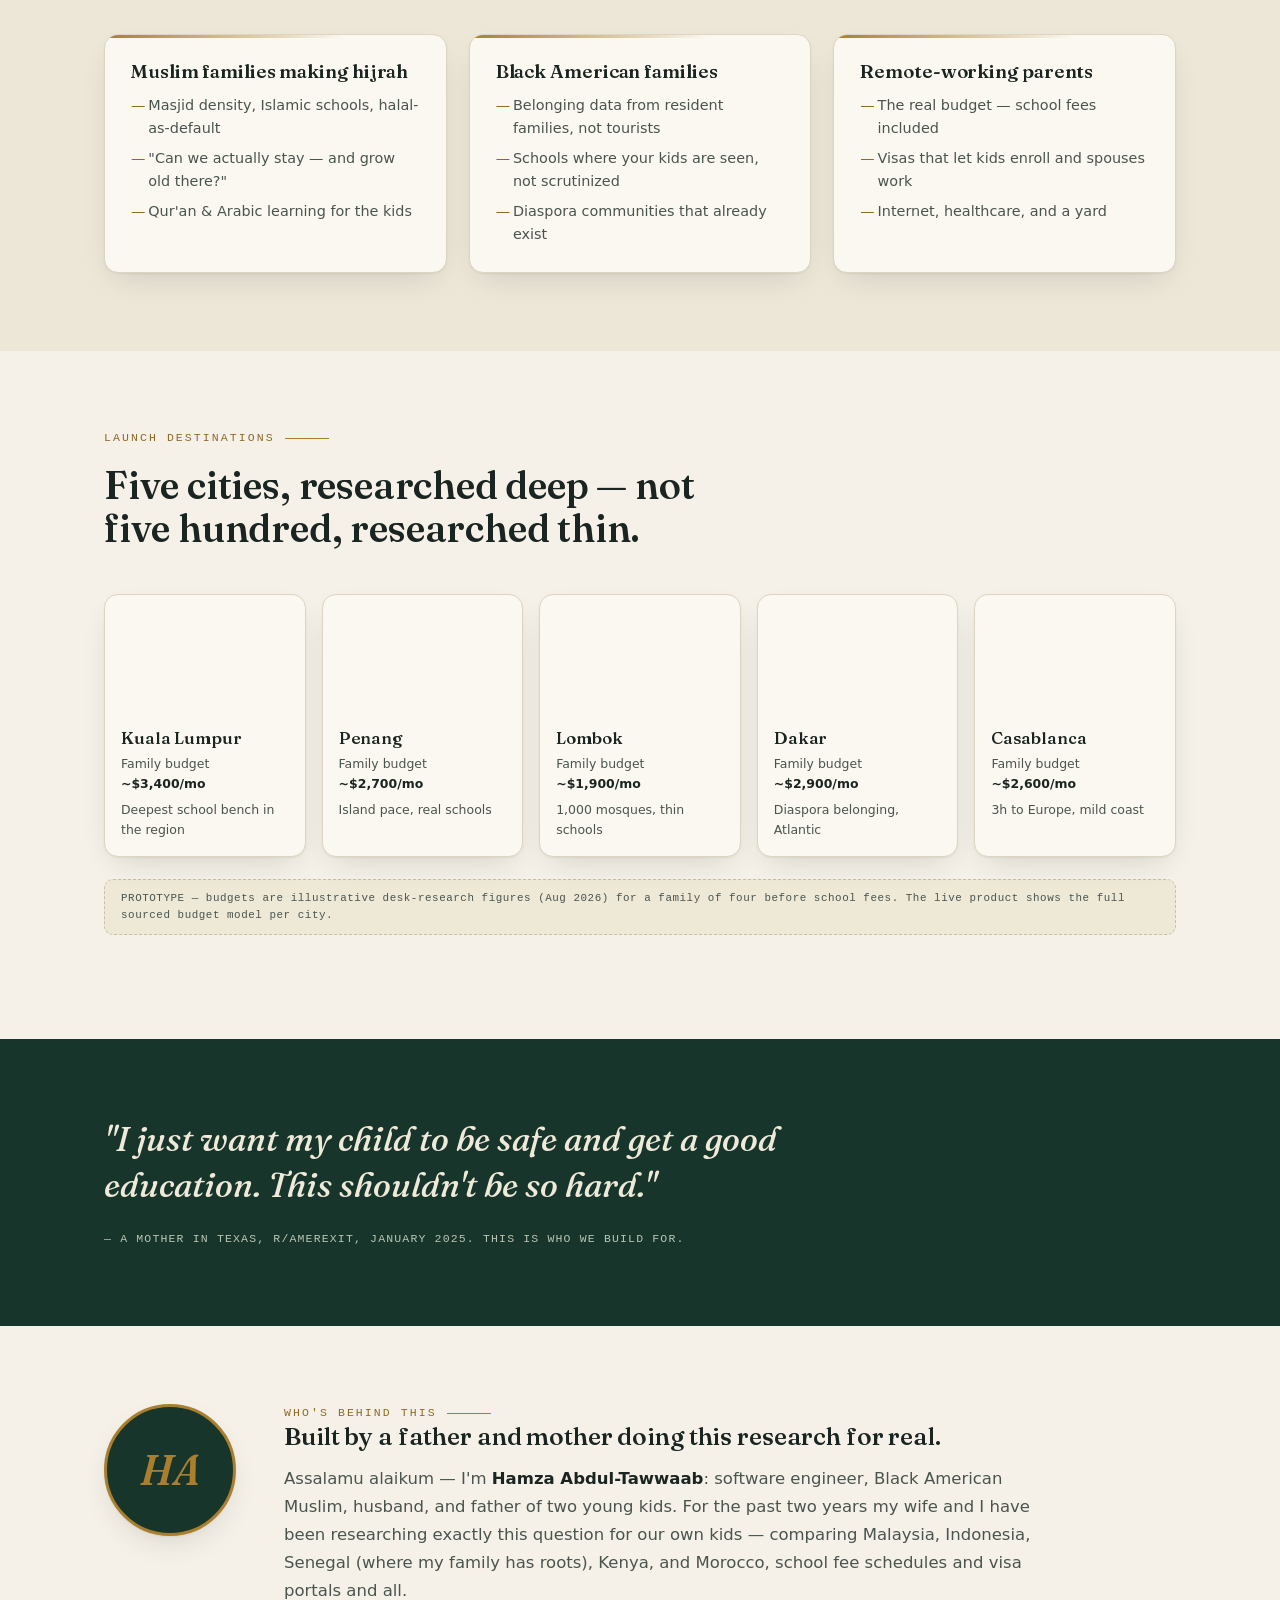
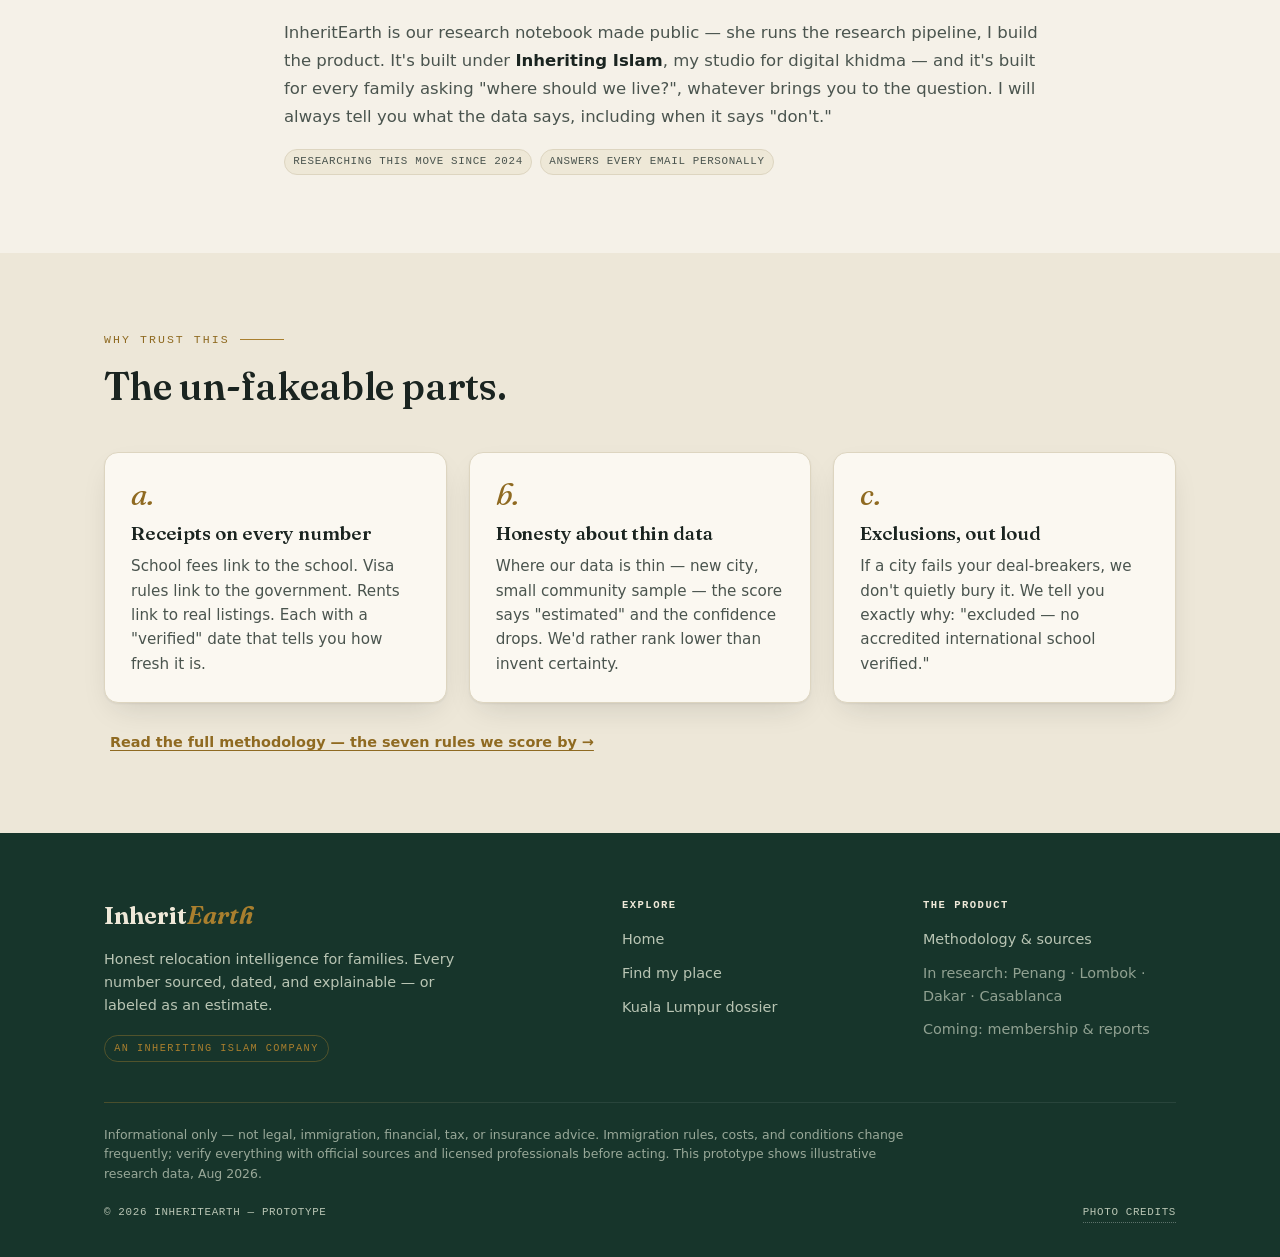
==== commit 58bad4bb: "Remove Atlas version; founder copy: built by a father and mother; switcher shows Editorial/Dusk Co-A" ====
--- a/index.html
+++ b/index.html
@@ -134,9 +134,9 @@
     <div class="avatar" aria-hidden="true"><span>HA</span></div>
     <div>
       <div class="eyebrow">Who's behind this</div>
-      <h2>Built by a father doing this research for real.</h2>
-      <p class="founder-p">Assalamu alaikum — I'm <b>Hamza Abdul-Tawwaab</b>: software engineer, Black American Muslim, husband, and father of two young kids. For the past two years my own family has been researching exactly this question — comparing Malaysia, Indonesia, Senegal (where my family has roots), Kenya, and Morocco, school fee schedules and visa portals and all.</p>
-      <p class="founder-p">InheritEarth is that research notebook made public. It's built under <b>Inheriting Islam</b>, my studio for digital khidma — and it's built for every family asking "where should we live?", whatever brings you to the question. I will always tell you what the data says, including when it says "don't."</p>
+      <h2>Built by a father and mother doing this research for real.</h2>
+      <p class="founder-p">Assalamu alaikum — I'm <b>Hamza Abdul-Tawwaab</b>: software engineer, Black American Muslim, husband, and father of two young kids. For the past two years my wife and I have been researching exactly this question for our own kids — comparing Malaysia, Indonesia, Senegal (where my family has roots), Kenya, and Morocco, school fee schedules and visa portals and all.</p>
+      <p class="founder-p">InheritEarth is our research notebook made public — she runs the research pipeline, I build the product. It's built under <b>Inheriting Islam</b>, my studio for digital khidma — and it's built for every family asking "where should we live?", whatever brings you to the question. I will always tell you what the data says, including when it says "don't."</p>
       <div class="founder-chips">
         <span class="chip">Researching this move since 2024</span>
         <span class="chip">Answers every email personally</span>
@@ -362,6 +362,7 @@
   </div></section>
 </main>
 
+<nav class="vswitch" aria-label="Design versions"><span>Design</span><a href="./" class="cur">Editorial</a><a href="v3/">Dusk</a></nav>
 <div class="toast" id="toast" role="status"></div>
 <script src="src/app.js"></script>
 </body>
--- a/src/styles.css
+++ b/src/styles.css
@@ -388,3 +388,11 @@
   .gate-card{padding:24px 20px;margin:0 12px}
   .doss-hero{min-height:340px}
 }
+
+/* version switcher */
+.vswitch{position:fixed;left:16px;bottom:16px;z-index:98;display:flex;align-items:center;gap:2px;background:var(--card);border:1px solid var(--line-strong);border-radius:999px;padding:4px;font-family:var(--mono);font-size:.64rem;letter-spacing:.06em;text-transform:uppercase;box-shadow:var(--shadow)}
+.vswitch span{color:var(--ink-3);padding:0 8px}
+.vswitch a{color:var(--ink-2);text-decoration:none;padding:.45em .75em;border-radius:999px}
+.vswitch a:hover{color:var(--ink)}
+.vswitch a.cur{background:var(--brass);color:#FFF9EA;font-weight:600}
+@media (max-width:560px){.vswitch{left:10px;bottom:10px}}
